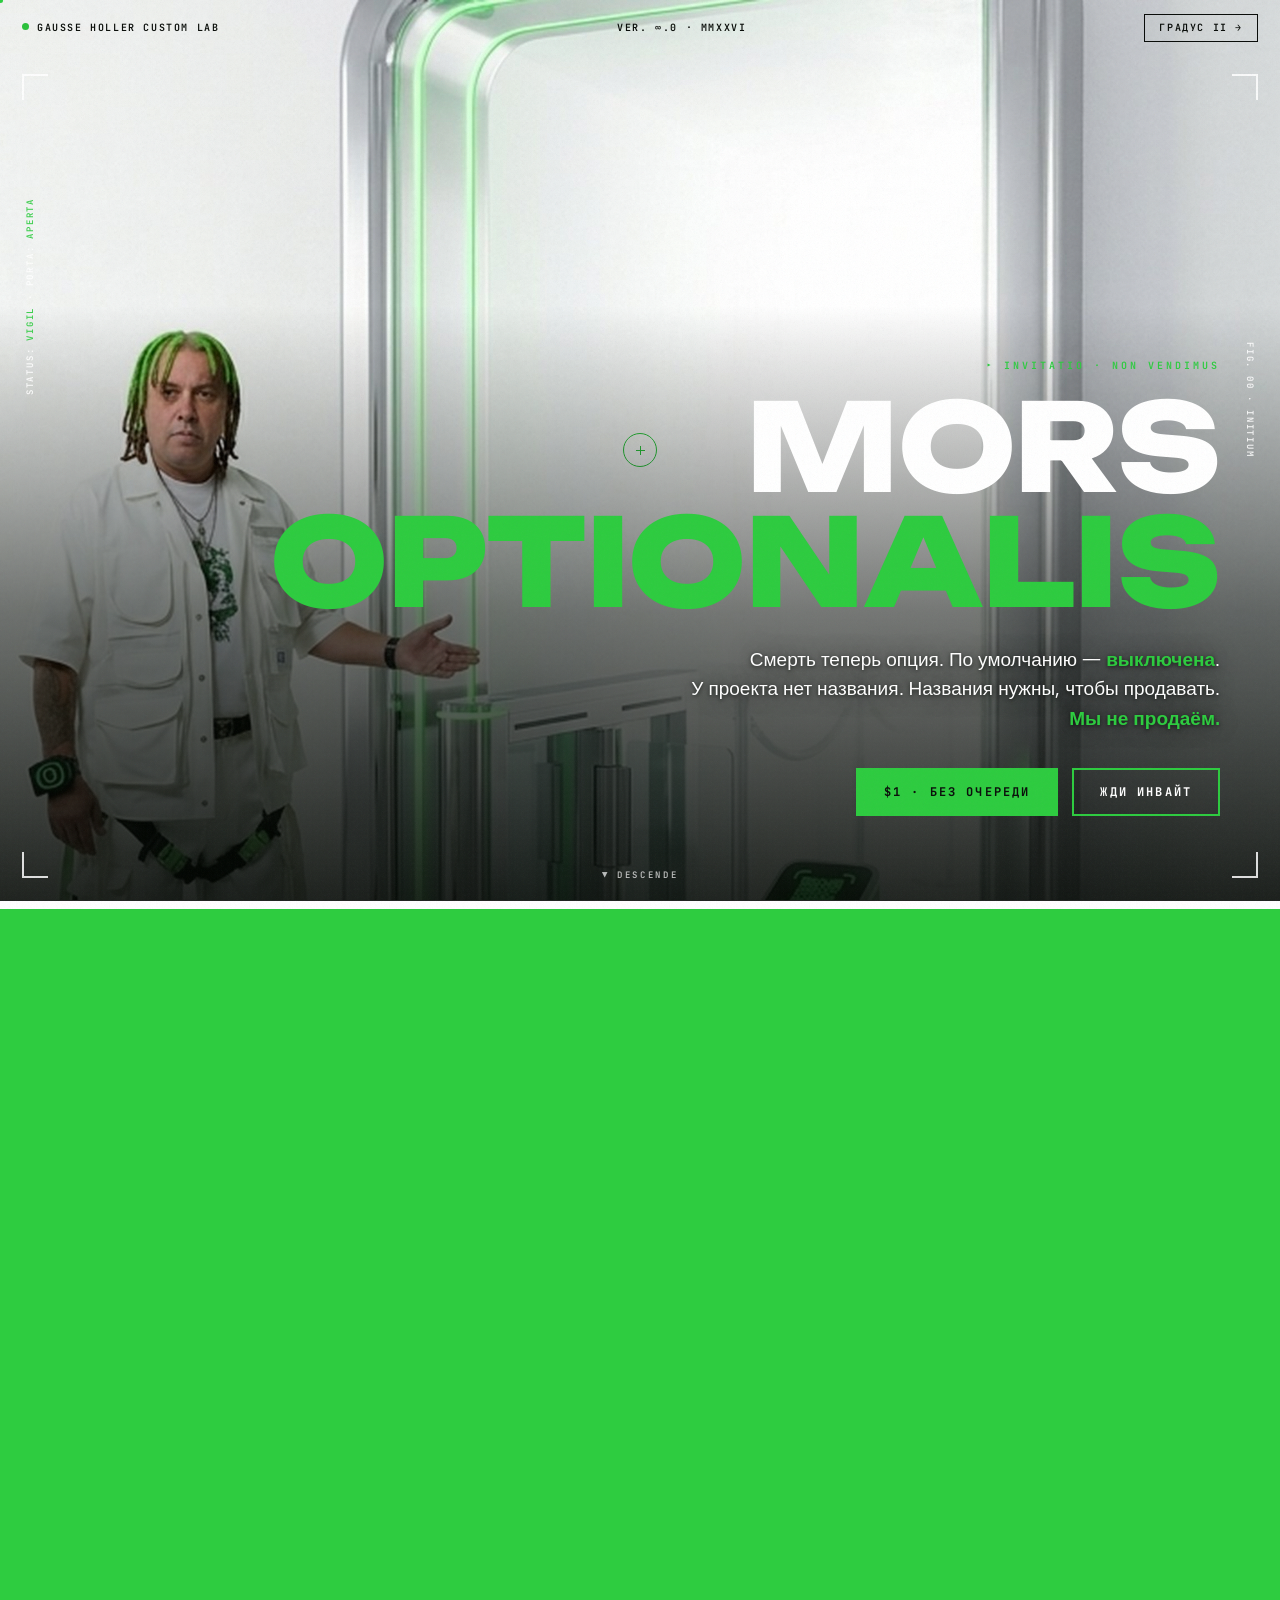
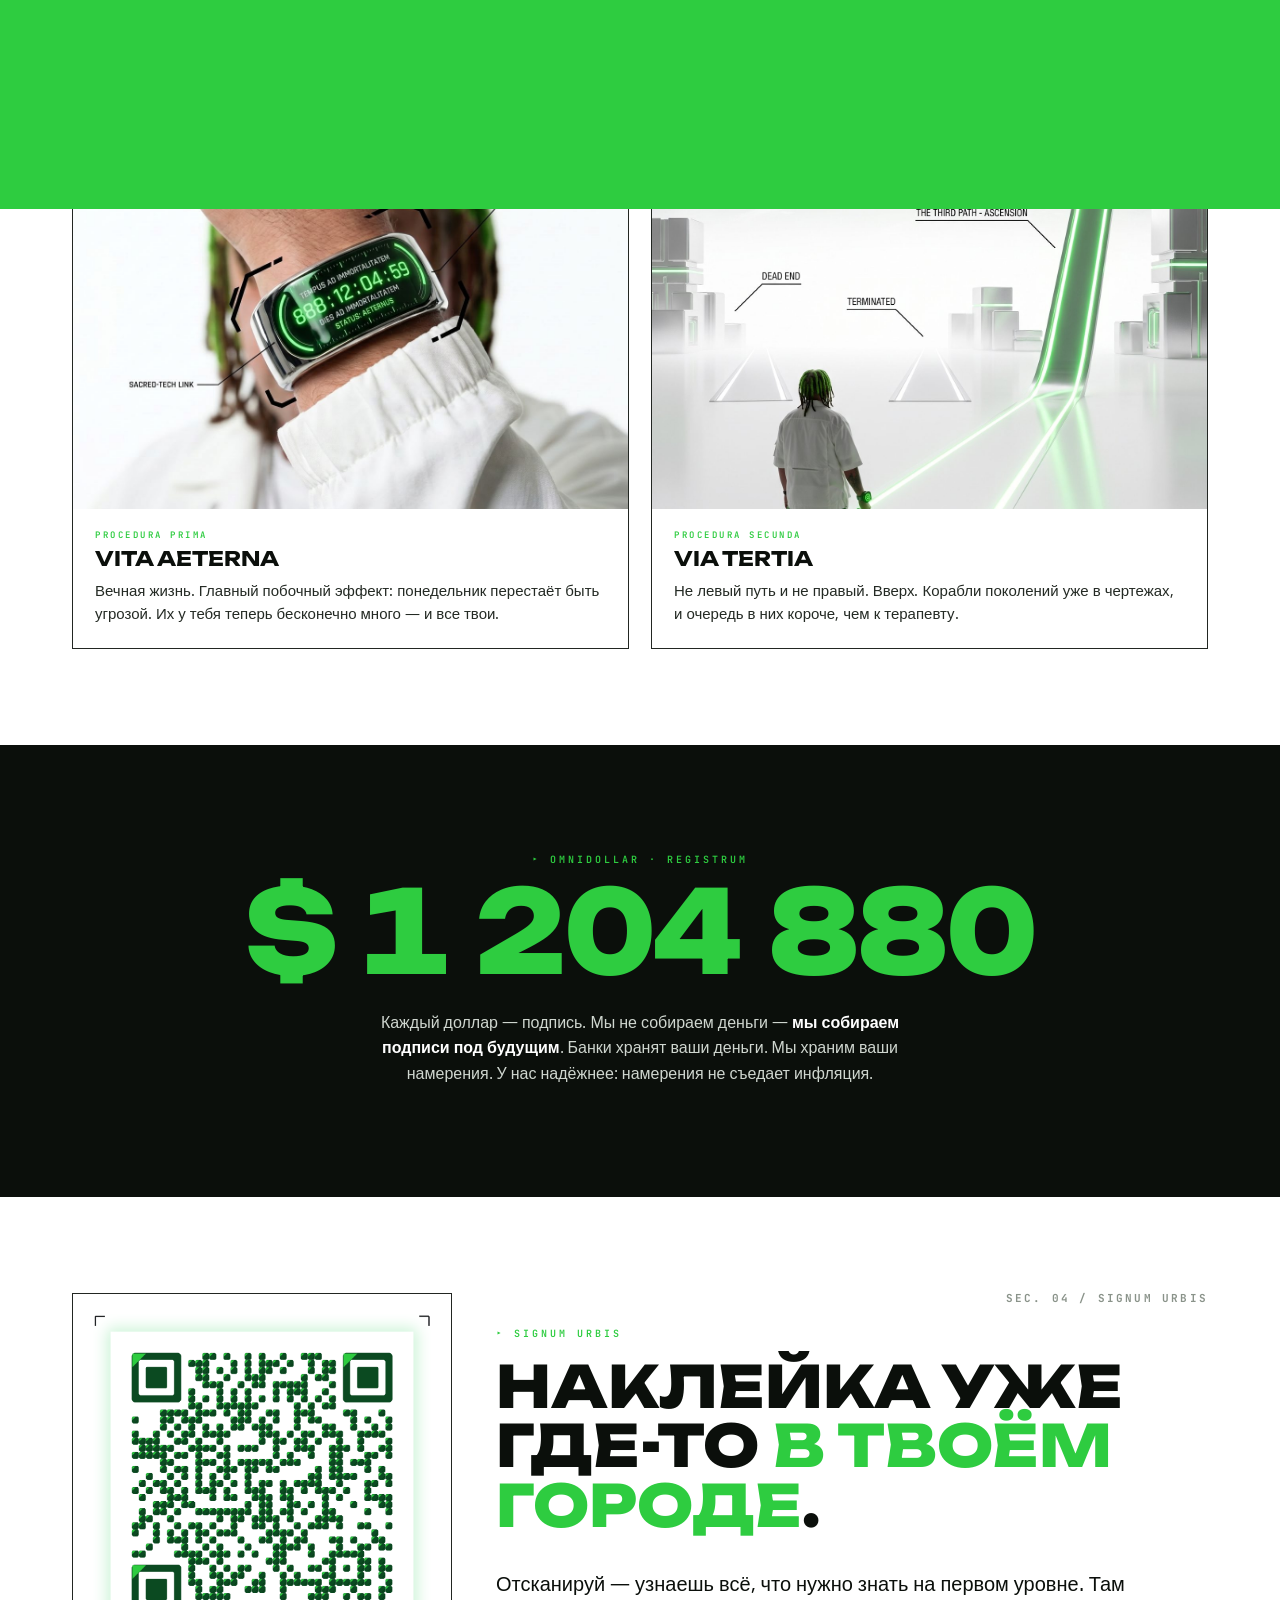
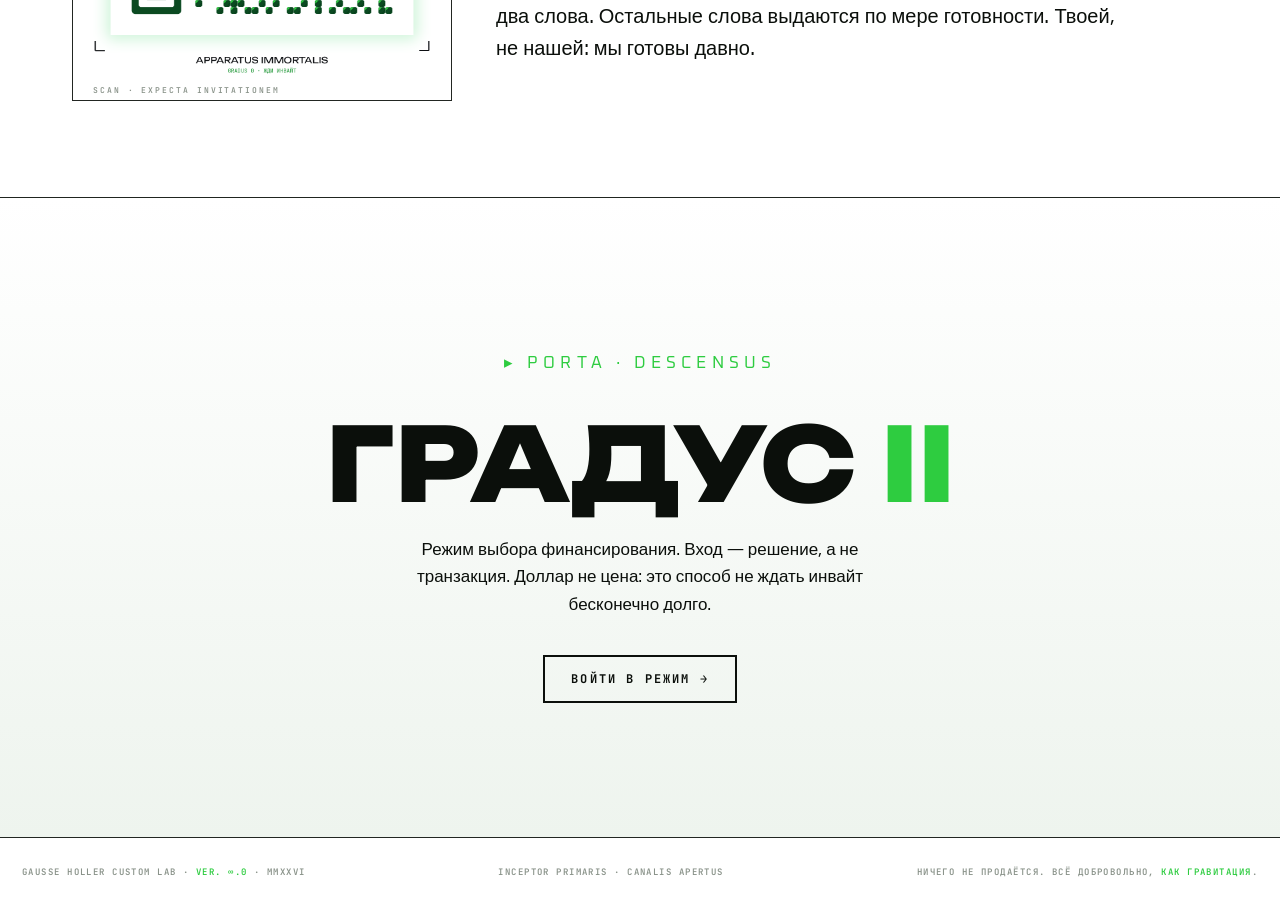
==== site/index.html @ 949667b2 "Проект: журнал APPARATUS IMMORTALIS (17 полос) + концепт сайта (главная + GRADUS II)" ====
<!DOCTYPE html>
<html lang="ru">
<head>
<meta charset="utf-8">
<meta name="viewport" content="width=device-width,initial-scale=1">
<title>MORS OPTIONALIS · GAUSSE HOLLER CUSTOM LAB</title>
<meta name="description" content="Проект без названия. Смерть теперь опция — по умолчанию выключена. $1 · без очереди. Жди инвайт.">
<meta property="og:title" content="MORS OPTIONALIS">
<meta property="og:description" content="Мы не продаём. Мы совершаем процедуры. $1 · без очереди.">
<meta property="og:image" content="assets/hero_poster.jpg">
<link rel="icon" href="data:image/svg+xml,%3Csvg xmlns='http://www.w3.org/2000/svg' viewBox='0 0 32 32'%3E%3Crect width='32' height='32' fill='white'/%3E%3Crect x='4' y='4' width='24' height='24' fill='none' stroke='%232ECC40' stroke-width='3'/%3E%3Ccircle cx='16' cy='16' r='5' fill='%232ECC40'/%3E%3C/svg%3E">
<link rel="stylesheet" href="css/style.css">
</head>
<body>

<div id="boot" data-lines='["GAUSSE HOLLER CUSTOM LAB","BOOT SEQ <b>VER. ∞.0</b>","CANALIS: <b>APERTUS</b>","MORS: <b>OPTIONALIS</b>","INVITATIO: <b>EXPECTA</b>"]'><pre></pre></div>
<div id="wipe"></div>
<div class="grain"></div>

<header class="topbar">
  <span><span class="dot"></span>GAUSSE HOLLER CUSTOM LAB</span>
  <span>VER. ∞.0 · MMXXVI</span>
  <a class="go2" href="gradus.html" data-wipe data-cur="Descende">ГРАДУС II →</a>
</header>

<!-- HERO -->
<section class="hero" style="padding:0;max-width:none;">
  <img class="postr" src="assets/hero_poster.jpg" alt="">
  <video autoplay muted loop playsinline poster="assets/hero_poster.jpg">
    <source src="https://d8j0ntlcm91z4.cloudfront.net/user_2vVGC2DWe2MM7XDhdxjTNwWTi4E/hf_20260716_160043_093172d5-c4d5-4484-aba1-c80ac70dacf7.mp4" type="video/mp4">
  </video>
  <div class="shade"></div>
  <i class="hud-corner tl"></i><i class="hud-corner tr"></i><i class="hud-corner bl"></i><i class="hud-corner br"></i>
  <span class="side-lbl l">STATUS: <span class="g">VIGIL</span> · PORTA: <span class="g">APERTA</span></span>
  <span class="side-lbl r">FIG. 00 · INITIUM</span>
  <div class="hero-inner">
    <p class="kicker">INVITATIO · NON VENDIMUS</p>
    <h1 class="mega">
      <span class="row"><span>MORS</span></span>
      <span class="row"><span>OPTIONALIS</span></span>
    </h1>
    <p class="hero-sub">Смерть теперь опция. По умолчанию — <b>выключена</b>.<br>
    У проекта нет названия. Названия нужны, чтобы продавать. <b>Мы не продаём.</b></p>
    <div class="hero-ctas">
      <a class="btn solid pulse" href="gradus.html" data-wipe data-cur="$1">$1 · БЕЗ ОЧЕРЕДИ</a>
      <a class="btn" href="#genesis" data-cur="Lege">ЖДИ ИНВАЙТ</a>
    </div>
  </div>
  <span class="scroll-hint">▼ DESCENDE</span>
</section>

<div class="marquee" aria-hidden="true">
  <span class="track">
    NON EMIMUS · NON VENDIMUS · <em>PROCEDIMUS</em> · VITA AETERNA · VIA TERTIA · <em>MORS OPTIONALIS</em> · EXPECTA INVITATIONEM · $1 · SINE ORDINE ·&nbsp;
    NON EMIMUS · NON VENDIMUS · <em>PROCEDIMUS</em> · VITA AETERNA · VIA TERTIA · <em>MORS OPTIONALIS</em> · EXPECTA INVITATIONEM · $1 · SINE ORDINE ·&nbsp;
  </span>
</div>

<!-- GENESIS -->
<section id="genesis">
  <span class="sec-num">SEC. 01 / GENESIS</span>
  <p class="kicker rv">GENESIS · CUR</p>
  <h2 class="sec rv">Нам обещали звёзды.<br>Выдали <em>ленту новостей</em>.</h2>
  <p class="lead rv">Каждое утро миллиард человек опускает голову к корыту и листает. Мы предлагаем другое упражнение: <b>поднять голову</b>. Всё. Это вся технология. Остальное — инженерия.</p>
  <p class="lead rv">Аппарат собирается из двух компонентов: <b>один доллар</b> и желание посмотреть вверх. Первый компонент есть у всех. Второй — дефицитный.</p>
</section>

<!-- DUO -->
<section style="padding-top:0;">
  <span class="sec-num">SEC. 02 / DUPLEX</span>
  <div class="duo">
    <article class="card rv" data-hover data-cur="Vita">
      <span class="tag">PROC. 01</span>
      <div class="ph"><img src="assets/bracculum.jpg" alt="VITA AETERNA — браслет отсчёта" loading="lazy"></div>
      <div class="cb">
        <h3><small>PROCEDURA PRIMA</small>VITA AETERNA</h3>
        <p>Вечная жизнь. Главный побочный эффект: понедельник перестаёт быть угрозой. Их у тебя теперь бесконечно много — и все твои.</p>
      </div>
    </article>
    <article class="card rv" data-hover data-cur="Astra">
      <span class="tag">PROC. 02</span>
      <div class="ph"><img src="assets/via_tertia.jpg" alt="VIA TERTIA — корабль поколений" loading="lazy"></div>
      <div class="cb">
        <h3><small>PROCEDURA SECUNDA</small>VIA TERTIA</h3>
        <p>Не левый путь и не правый. Вверх. Корабли поколений уже в чертежах, и очередь в них короче, чем к терапевту.</p>
      </div>
    </article>
  </div>
</section>

<!-- COUNTER -->
<section class="counter-wrap">
  <div class="counter-in">
    <p class="kicker rv">OMNIDOLLAR · REGISTRUM</p>
    <div class="big-num rv" id="omni">$ 1 204 880</div>
    <p class="cap rv">Каждый доллар — подпись. Мы не собираем деньги — <b>мы собираем подписи под будущим</b>. Банки хранят ваши деньги. Мы храним ваши намерения. У нас надёжнее: намерения не съедает инфляция.</p>
  </div>
</section>

<!-- QR -->
<section>
  <span class="sec-num">SEC. 04 / SIGNUM URBIS</span>
  <div class="qrgrid">
    <div class="qrbox rv" data-hover data-cur="Scan">
      <img src="assets/qr_sticker.png" alt="QR: жди инвайт" loading="lazy">
    </div>
    <div>
      <p class="kicker rv">SIGNUM URBIS</p>
      <h2 class="sec rv">Наклейка уже где-то <em>в твоём городе</em>.</h2>
      <p class="lead rv">Отсканируй — узнаешь всё, что нужно знать на первом уровне. Там два слова. Остальные слова выдаются по мере готовности. Твоей, не нашей: мы готовы давно.</p>
    </div>
  </div>
</section>

<!-- GATE CTA -->
<section class="gate">
  <p class="kicker rv">PORTA · DESCENSUS</p>
  <h2 class="rv">ГРАДУС <em>II</em></h2>
  <p class="rv">Режим выбора финансирования. Вход — решение, а не транзакция. Доллар не цена: это способ не ждать инвайт бесконечно долго.</p>
  <a class="btn dark rv" href="gradus.html" data-wipe data-cur="Initia">ВОЙТИ В РЕЖИМ →</a>
</section>

<footer>
  <span>GAUSSE HOLLER CUSTOM LAB · <span class="g">VER. ∞.0</span> · MMXXVI</span>
  <span>INCEPTOR PRIMARIS · CANALIS APERTUS</span>
  <span>НИЧЕГО НЕ ПРОДАЁТСЯ. ВСЁ ДОБРОВОЛЬНО, <span class="g">КАК ГРАВИТАЦИЯ</span>.</span>
</footer>

<script src="js/main.js"></script>
</body>
</html>
---- site/css/style.css ----
/* ── GAUSSE HOLLER CUSTOM LAB · concept site ─────────────────────────── */
@font-face{font-family:'Unbounded';src:url('../fonts/Unbounded.woff2') format('woff2');font-display:swap;}
@font-face{font-family:'Oxanium';src:url('../fonts/Oxanium.woff2') format('woff2');font-display:swap;}
@font-face{font-family:'JBMono';src:url('../fonts/JetBrainsMono.woff2') format('woff2');font-display:swap;}
@font-face{font-family:'Rubik';src:url('../fonts/Rubik.woff2') format('woff2');font-display:swap;}

:root{
  --green:#2ECC40;
  --green-dim:#20A331;
  --ink:#0B0F0B;
  --paper:#FFFFFF;
  --grey:#8A938A;
  --hud:1px solid rgba(11,15,11,.9);
}
*{margin:0;padding:0;box-sizing:border-box;}
html{scroll-behavior:smooth;}
body{
  background:var(--paper);color:var(--ink);
  font-family:'Rubik',system-ui,sans-serif;
  overflow-x:hidden;
  -webkit-font-smoothing:antialiased;
}
::selection{background:var(--green);color:#fff;}
img{max-width:100%;display:block;}
a{color:inherit;text-decoration:none;}

/* custom cursor (fine pointers only) */
@media (hover:hover) and (pointer:fine){
  body.cursor-on, body.cursor-on a, body.cursor-on button, body.cursor-on [data-hover]{cursor:none;}
  #cur{
    position:fixed;left:0;top:0;width:34px;height:34px;margin:-17px 0 0 -17px;
    border:1.5px solid var(--green);border-radius:50%;
    pointer-events:none;z-index:9999;
    transition:width .25s,height .25s,margin .25s,border-color .2s,background .2s;
    mix-blend-mode:multiply;
  }
  #cur::before,#cur::after{
    content:'';position:absolute;left:50%;top:50%;background:var(--green);
    transition:opacity .2s;
  }
  #cur::before{width:9px;height:1px;margin:-.5px 0 0 -4.5px;}
  #cur::after{width:1px;height:9px;margin:-4.5px 0 0 -.5px;}
  #cur.hov{width:64px;height:64px;margin:-32px 0 0 -32px;background:rgba(46,204,64,.12);}
  #cur.hov::before,#cur.hov::after{opacity:0;}
  #curDot{
    position:fixed;left:0;top:0;width:5px;height:5px;margin:-2.5px 0 0 -2.5px;
    background:var(--green);border-radius:50%;pointer-events:none;z-index:9999;
  }
  #curLbl{
    position:fixed;left:0;top:0;transform:translate(14px,14px);
    font:600 9px/1 'JBMono',monospace;letter-spacing:.14em;color:var(--green);
    pointer-events:none;z-index:9999;opacity:0;transition:opacity .2s;
    text-transform:uppercase;white-space:nowrap;
  }
  #curLbl.show{opacity:1;}
}
#cur,#curDot,#curLbl{display:none;}
body.cursor-on #cur,body.cursor-on #curDot,body.cursor-on #curLbl{display:block;}

/* boot overlay */
#boot{
  position:fixed;inset:0;background:var(--paper);z-index:9000;
  display:flex;align-items:center;justify-content:center;
  transition:opacity .5s,visibility .5s;
}
#boot.done{opacity:0;visibility:hidden;}
#boot pre{
  font:500 11px/1.9 'JBMono',monospace;color:var(--ink);
  letter-spacing:.08em;
}
#boot pre b{color:var(--green);font-weight:600;}

/* page wipe */
#wipe{
  position:fixed;inset:0;background:var(--green);z-index:9500;
  transform:translateY(101%);pointer-events:none;
}
#wipe.go{transition:transform .45s cubic-bezier(.76,0,.24,1);transform:translateY(0);}

/* top bar */
.topbar{
  position:fixed;top:0;left:0;right:0;z-index:800;
  display:flex;justify-content:space-between;align-items:center;
  padding:14px 22px;
  font:600 10px/1 'JBMono',monospace;letter-spacing:.16em;text-transform:uppercase;
  mix-blend-mode:multiply;
}
.topbar .dot{display:inline-block;width:7px;height:7px;background:var(--green);border-radius:50%;
  margin-right:8px;animation:blink 1.6s steps(2) infinite;vertical-align:1px;}
@keyframes blink{50%{opacity:.15;}}
.topbar .go2{
  border:1.5px solid var(--ink);padding:8px 14px;position:relative;overflow:hidden;
  transition:color .25s;
}
.topbar .go2::before{
  content:'';position:absolute;inset:0;background:var(--ink);
  transform:scaleX(0);transform-origin:left;transition:transform .25s;z-index:-1;
}
.topbar .go2:hover{color:var(--paper);}
.topbar .go2:hover::before{transform:scaleX(1);}

/* hero */
.hero{position:relative;min-height:100vh;display:flex;align-items:flex-end;overflow:hidden;background:var(--ink);}
.hero video,.hero .postr{
  position:absolute;inset:0;width:100%;height:100%;object-fit:cover;
  filter:saturate(1.05);
}
.hero .shade{position:absolute;inset:0;
  background:linear-gradient(180deg,rgba(255,255,255,.06) 0%,rgba(0,0,0,0) 34%,rgba(4,8,4,.55) 68%,rgba(4,8,4,.88) 100%);}
.hero .hud-corner{position:absolute;width:26px;height:26px;border:2px solid rgba(255,255,255,.85);z-index:5;}
.hud-corner.tl{top:74px;left:22px;border-right:0;border-bottom:0;}
.hud-corner.tr{top:74px;right:22px;border-left:0;border-bottom:0;}
.hud-corner.bl{bottom:22px;left:22px;border-right:0;border-top:0;}
.hud-corner.br{bottom:22px;right:22px;border-left:0;border-top:0;}
.hero .side-lbl{
  position:absolute;z-index:5;font:600 9px/1.8 'JBMono',monospace;color:#fff;
  letter-spacing:.2em;text-transform:uppercase;opacity:.9;
}
.side-lbl.l{left:22px;top:22%;transform:rotate(180deg);writing-mode:vertical-rl;}
.side-lbl.r{right:22px;top:38%;writing-mode:vertical-rl;}
.side-lbl .g{color:var(--green);}
.hero-inner{
  position:relative;z-index:6;padding:0 60px 84px 22px;width:100%;
  display:flex;flex-direction:column;align-items:flex-end;text-align:right;
}
@media(max-width:820px){.hero-inner{padding-right:22px;}}
.kicker{
  font:600 10px/1 'JBMono',monospace;letter-spacing:.3em;text-transform:uppercase;
  color:var(--green);margin-bottom:18px;
}
.kicker::before{content:'▸ ';}
h1.mega{
  font:800 clamp(44px,9.5vw,132px)/0.95 'Unbounded',sans-serif;
  color:#fff;letter-spacing:-.01em;text-transform:uppercase;
  position:relative;
}
h1.mega .row{display:block;overflow:hidden;}
h1.mega .row span{display:inline-block;transform:translateY(110%);animation:rise .9s cubic-bezier(.22,1,.36,1) forwards;}
h1.mega .row:nth-child(2) span{animation-delay:.12s;color:var(--green);}
@keyframes rise{to{transform:translateY(0);}}
.hero-sub{
  margin-top:26px;max-width:560px;color:#fff;
  font:400 clamp(15px,1.6vw,19px)/1.55 'Oxanium',sans-serif;
  text-shadow:0 1px 4px rgba(4,8,4,.7),0 0 22px rgba(4,8,4,.55);
}
.hero-sub b{color:var(--green);font-weight:600;}
.hero-ctas{display:flex;gap:14px;margin-top:34px;flex-wrap:wrap;justify-content:flex-end;}
.btn{
  font:700 12px/1 'JBMono',monospace;letter-spacing:.18em;text-transform:uppercase;
  padding:16px 26px;border:2px solid var(--green);color:#fff;position:relative;
  overflow:hidden;display:inline-block;transition:color .25s;background:transparent;
}
.btn::before{content:'';position:absolute;inset:0;background:var(--green);
  transform:translateY(101%);transition:transform .28s cubic-bezier(.76,0,.24,1);z-index:-1;}
.btn:hover{color:var(--ink);}
.btn:hover::before{transform:translateY(0);}
.btn.solid{background:var(--green);color:var(--ink);}
.btn.solid::before{background:#fff;}
.btn.pulse{animation:pulse 2.4s ease-in-out infinite;}
@keyframes pulse{0%,100%{box-shadow:0 0 0 0 rgba(46,204,64,.55);}50%{box-shadow:0 0 0 14px rgba(46,204,64,0);}}
.scroll-hint{
  position:absolute;left:50%;bottom:20px;transform:translateX(-50%);z-index:6;
  font:600 9px/1 'JBMono',monospace;color:#fff;letter-spacing:.3em;opacity:.7;
  animation:hint 2s ease-in-out infinite;
}
@keyframes hint{50%{transform:translate(-50%,6px);}}

/* marquee */
.marquee{
  border-top:var(--hud);border-bottom:var(--hud);
  overflow:hidden;white-space:nowrap;background:var(--paper);padding:13px 0;
}
.marquee .track{display:inline-block;animation:mq 26s linear infinite;
  font:700 13px/1 'JBMono',monospace;letter-spacing:.22em;text-transform:uppercase;}
.marquee .track em{color:var(--green);font-style:normal;}
@keyframes mq{to{transform:translateX(-50%);}}

/* sections */
section{padding:96px 22px;max-width:1180px;margin:0 auto;position:relative;}
.sec-num{
  position:absolute;top:96px;right:22px;
  font:700 11px/1 'JBMono',monospace;color:var(--grey);letter-spacing:.2em;
}
h2.sec{
  font:800 clamp(28px,4.6vw,58px)/1.02 'Unbounded',sans-serif;text-transform:uppercase;
  margin:14px 0 34px;max-width:820px;
}
h2.sec em{font-style:normal;color:var(--green);}
.lead{font:400 clamp(16px,1.8vw,20px)/1.6 'Oxanium',sans-serif;max-width:640px;}
.lead + .lead{margin-top:18px;}
.lead b{color:var(--green-dim);font-weight:600;}

/* reveal */
.rv{opacity:1;transform:none;}
body.js .rv{opacity:0;transform:translateY(28px);transition:opacity .7s ease,transform .7s cubic-bezier(.22,1,.36,1);}
body.js .rv.in{opacity:1;transform:none;}

/* duo cards */
.duo{display:grid;grid-template-columns:1fr 1fr;gap:22px;margin-top:44px;}
@media(max-width:820px){.duo{grid-template-columns:1fr;}}
.card{
  border:var(--hud);position:relative;overflow:hidden;background:var(--paper);
}
.card .ph{overflow:hidden;aspect-ratio:4/3;}
.card .ph img{width:100%;height:100%;object-fit:cover;transition:transform .8s cubic-bezier(.22,1,.36,1),filter .5s;}
.card:hover .ph img{transform:scale(1.06);}
.card .cb{padding:22px;}
.card h3{font:700 20px/1.1 'Unbounded',sans-serif;text-transform:uppercase;margin-bottom:10px;}
.card h3 small{display:block;font:600 9px/1 'JBMono',monospace;color:var(--green);letter-spacing:.28em;margin-bottom:8px;}
.card p{font:400 15px/1.55 'Oxanium',sans-serif;color:#242a24;}
.card .tag{
  position:absolute;top:14px;left:14px;background:var(--green);color:var(--ink);
  font:700 9px/1 'JBMono',monospace;letter-spacing:.2em;padding:7px 10px;text-transform:uppercase;z-index:2;
}

/* counter */
.counter-wrap{background:var(--ink);color:#fff;max-width:none;padding:110px 22px;}
.counter-in{max-width:1180px;margin:0 auto;text-align:center;}
.counter-in .kicker{margin-bottom:8px;}
.big-num{
  font:800 clamp(48px,9vw,120px)/1 'Unbounded',sans-serif;color:var(--green);
  letter-spacing:-.01em;font-variant-numeric:tabular-nums;
}
.counter-in .cap{font:400 16px/1.6 'Oxanium',sans-serif;color:#cfd6cf;max-width:560px;margin:22px auto 0;}
.counter-in .cap b{color:#fff;}

/* qr block */
.qrgrid{display:grid;grid-template-columns:minmax(240px,380px) 1fr;gap:44px;align-items:center;}
@media(max-width:820px){.qrgrid{grid-template-columns:1fr;}}
.qrbox{border:var(--hud);padding:20px;background:#fff;position:relative;}
.qrbox img{width:100%;}
.qrbox::after{
  content:'SCAN · EXPECTA INVITATIONEM';position:absolute;left:20px;bottom:6px;
  font:600 8px/1 'JBMono',monospace;letter-spacing:.24em;color:var(--grey);
}

/* gate cta */
.gate{
  max-width:none;background:linear-gradient(180deg,#fff 0%,#eef4ee 100%);
  border-top:var(--hud);text-align:center;padding:130px 22px;
}
.gate h2{font:800 clamp(40px,8vw,110px)/1 'Unbounded',sans-serif;text-transform:uppercase;}
.gate h2 em{font-style:normal;color:var(--green);}
.gate p{font:400 17px/1.6 'Oxanium',sans-serif;max-width:520px;margin:22px auto 36px;}
.btn.dark{border-color:var(--ink);color:var(--ink);}
.btn.dark::before{background:var(--ink);}
.btn.dark:hover{color:#fff;}

/* footer */
footer{
  border-top:var(--hud);padding:26px 22px;display:flex;justify-content:space-between;
  flex-wrap:wrap;gap:10px;font:600 9px/1.8 'JBMono',monospace;letter-spacing:.16em;
  text-transform:uppercase;color:var(--grey);
}
footer .g{color:var(--green);}

/* grain */
.grain{position:fixed;inset:-100px;z-index:700;pointer-events:none;opacity:.05;
  background-image:url("data:image/svg+xml,%3Csvg xmlns='http://www.w3.org/2000/svg' width='140' height='140'%3E%3Cfilter id='n'%3E%3CfeTurbulence baseFrequency='0.85' numOctaves='2'/%3E%3C/filter%3E%3Crect width='140' height='140' filter='url(%23n)'/%3E%3C/svg%3E");
  animation:grain 7s steps(9) infinite;}
@keyframes grain{
  0%,100%{transform:translate(0,0);}12%{transform:translate(-4%,3%);}25%{transform:translate(3%,-5%);}
  37%{transform:translate(-3%,-2%);}50%{transform:translate(5%,4%);}62%{transform:translate(-5%,1%);}
  75%{transform:translate(2%,5%);}87%{transform:translate(4%,-3%);}
}

/* ════════ GRADUS II (dark terminal mode) ════════ */
body.gradus{background:#060A06;color:#DCE7DC;}
body.gradus ::selection{background:var(--green);color:#060A06;}
body.gradus .topbar{color:#DCE7DC;mix-blend-mode:normal;}
body.gradus .topbar .go2{border-color:#DCE7DC;}
body.gradus .topbar .go2::before{background:var(--green);}
body.gradus .topbar .go2:hover{color:#060A06;}
.scanlines{position:fixed;inset:0;z-index:600;pointer-events:none;opacity:.5;
  background:repeating-linear-gradient(0deg,rgba(46,204,64,.035) 0 1px,transparent 1px 3px);}
.g2-hero{padding:150px 22px 40px;max-width:1180px;margin:0 auto;}
.g2-hero h1{
  font:800 clamp(38px,7.5vw,96px)/1 'Unbounded',sans-serif;text-transform:uppercase;color:#fff;
}
.g2-hero h1 em{font-style:normal;color:var(--green);text-shadow:0 0 26px rgba(46,204,64,.5);}
.g2-hero .lead{color:#B9C6B9;margin-top:22px;}
.g2-hero .lead b{color:var(--green);}
.steplbl{
  font:700 11px/1 'JBMono',monospace;letter-spacing:.3em;color:var(--green);
  text-transform:uppercase;margin:0 0 20px;
}
.steplbl::before{content:'█ ';animation:blink 1.2s steps(2) infinite;}
.g2sec{max-width:1180px;margin:0 auto;padding:56px 22px;}
.dir-grid{display:grid;grid-template-columns:repeat(3,1fr);gap:16px;}
@media(max-width:900px){.dir-grid{grid-template-columns:1fr;}}
.dir{
  border:1px solid #1E2C1E;background:#0A120A;padding:26px 22px;position:relative;
  transition:border-color .25s,transform .25s,box-shadow .25s;
}
.dir:hover{transform:translateY(-4px);border-color:#395439;}
.dir.sel{border-color:var(--green);box-shadow:0 0 0 1px var(--green),0 0 34px rgba(46,204,64,.18);}
.dir.sel::after{
  content:'ELECTUM';position:absolute;top:12px;right:12px;background:var(--green);color:#060A06;
  font:700 8px/1 'JBMono',monospace;letter-spacing:.2em;padding:5px 8px;
}
.dir h3{font:700 17px/1.2 'Unbounded',sans-serif;color:#fff;text-transform:uppercase;margin-bottom:6px;}
.dir small{display:block;font:600 9px/1 'JBMono',monospace;color:var(--green);letter-spacing:.26em;margin-bottom:12px;text-transform:uppercase;}
.dir p{font:400 14px/1.55 'Oxanium',sans-serif;color:#ADBBAD;}
.tier-row{display:grid;grid-template-columns:repeat(5,1fr);gap:12px;}
@media(max-width:1020px){.tier-row{grid-template-columns:repeat(2,1fr);}}
@media(max-width:560px){.tier-row{grid-template-columns:1fr;}}
.tier{
  border:1px solid #1E2C1E;background:#0A120A;padding:20px 16px;text-align:left;
  transition:border-color .25s,transform .25s,box-shadow .25s;position:relative;
}
.tier:hover{transform:translateY(-4px);border-color:#395439;}
.tier.sel{border-color:var(--green);box-shadow:0 0 0 1px var(--green),0 0 30px rgba(46,204,64,.18);}
.tier .sum{font:800 26px/1 'Unbounded',sans-serif;color:#fff;}
.tier .nm{font:600 9px/1 'JBMono',monospace;color:var(--green);letter-spacing:.24em;margin:10px 0 12px;text-transform:uppercase;display:block;}
.tier p{font:400 12.5px/1.5 'Oxanium',sans-serif;color:#ADBBAD;}
.rings{
  margin-top:26px;border:1px dashed #2c3f2c;padding:18px 20px;
  font:400 13.5px/1.6 'Oxanium',sans-serif;color:#93A493;max-width:720px;
}
.rings b{color:#fff;}
/* summary hud */
.hudpanel{
  position:sticky;bottom:18px;z-index:850;max-width:1136px;margin:40px auto 0;
  border:1px solid var(--green);background:rgba(6,10,6,.92);backdrop-filter:blur(6px);
  display:flex;align-items:center;gap:26px;padding:16px 22px;flex-wrap:wrap;
  box-shadow:0 0 40px rgba(46,204,64,.14);
}
.hudpanel .f{font:600 10px/1.7 'JBMono',monospace;letter-spacing:.14em;text-transform:uppercase;color:#93A493;}
.hudpanel .f b{display:block;color:#fff;font-size:12px;}
.hudpanel .f b.g{color:var(--green);}
.hudpanel .btn{margin-left:auto;}
.hudpanel .btn[disabled]{opacity:.35;pointer-events:none;}
/* modal */
#modal{position:fixed;inset:0;z-index:9600;background:rgba(3,6,3,.88);display:none;align-items:center;justify-content:center;padding:20px;}
#modal.open{display:flex;}
#modal .box{
  border:1px solid var(--green);background:#060A06;max-width:640px;width:100%;
  padding:34px 30px;box-shadow:0 0 60px rgba(46,204,64,.25);
}
#modal pre{font:500 13px/2 'JBMono',monospace;color:var(--green);white-space:pre-wrap;letter-spacing:.04em;min-height:150px;}
#modal .fine{font:400 11px/1.6 'Oxanium',sans-serif;color:#6f7f6f;margin-top:18px;}
#modal .x{margin-top:22px;}
@media (prefers-reduced-motion:reduce){
  *,*::before,*::after{animation-duration:.01ms !important;animation-iteration-count:1 !important;transition-duration:.01ms !important;}
  body.js .rv{opacity:1;transform:none;}
}
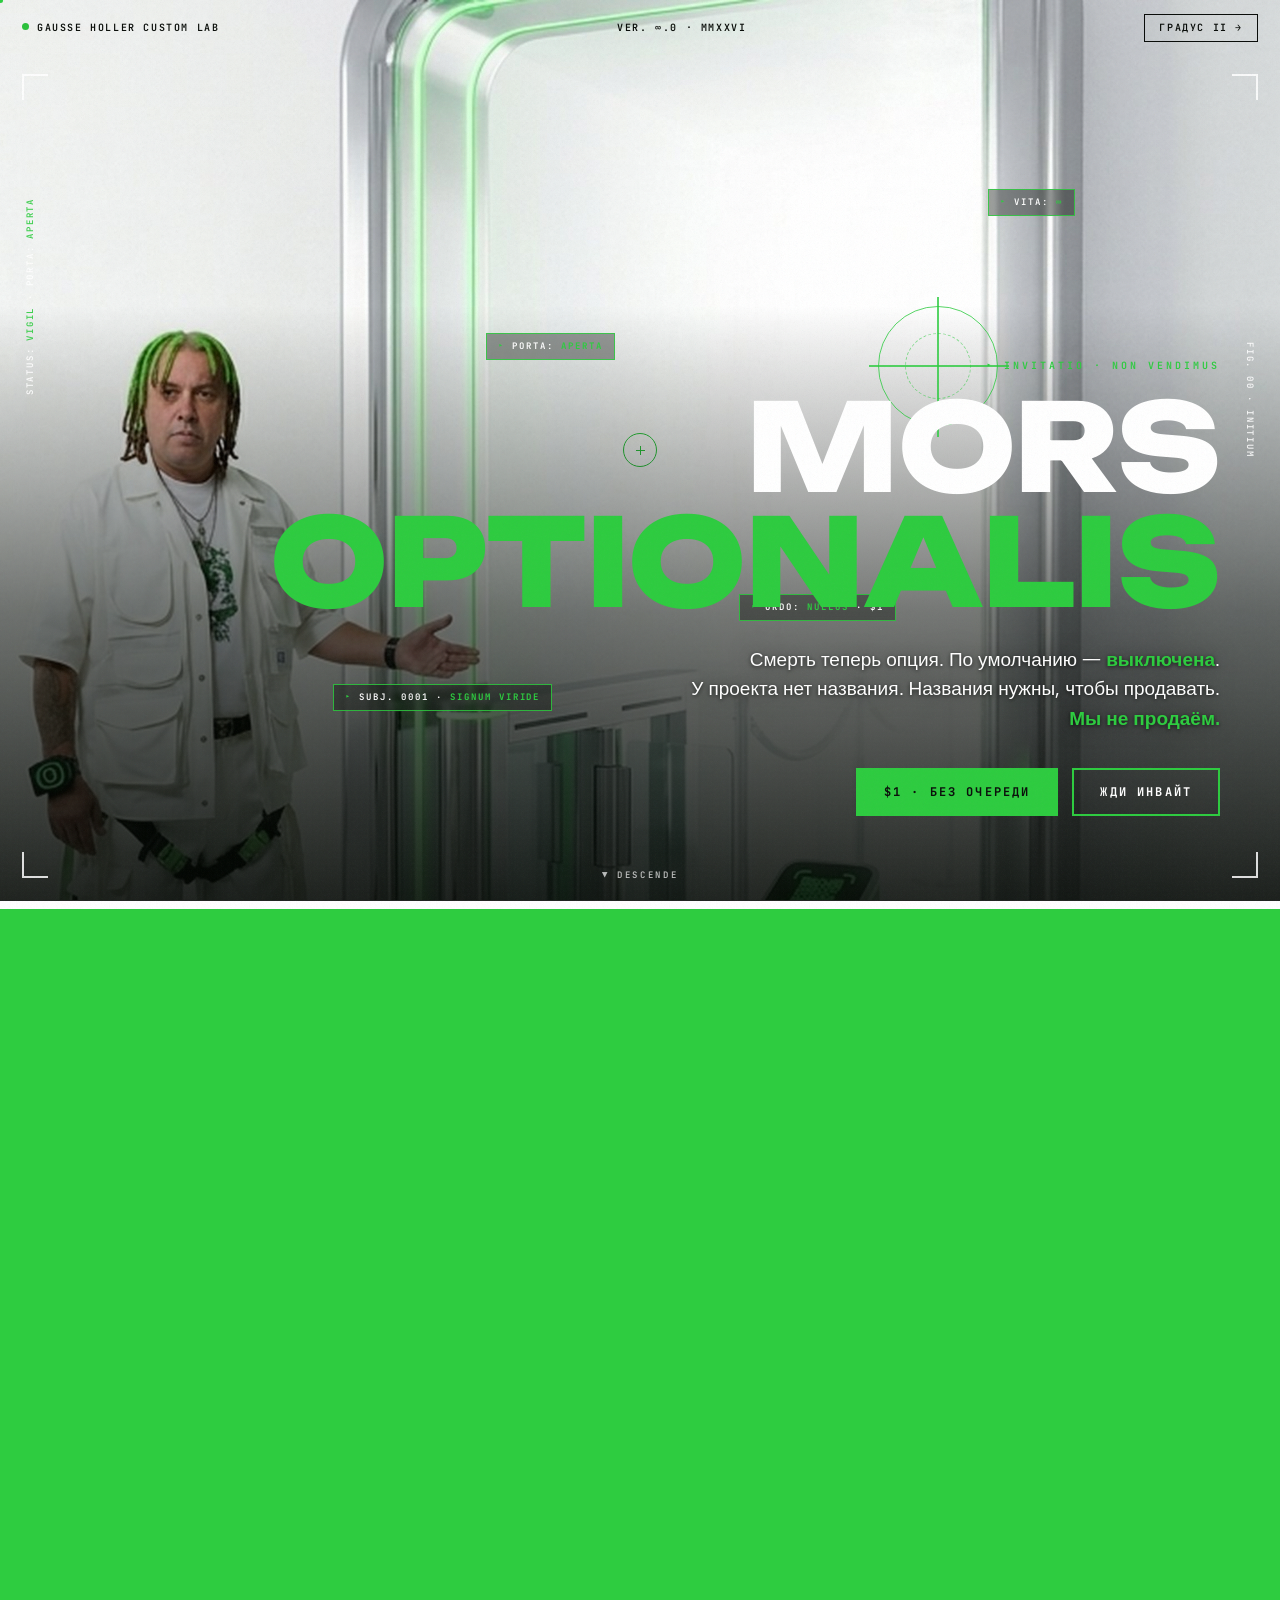
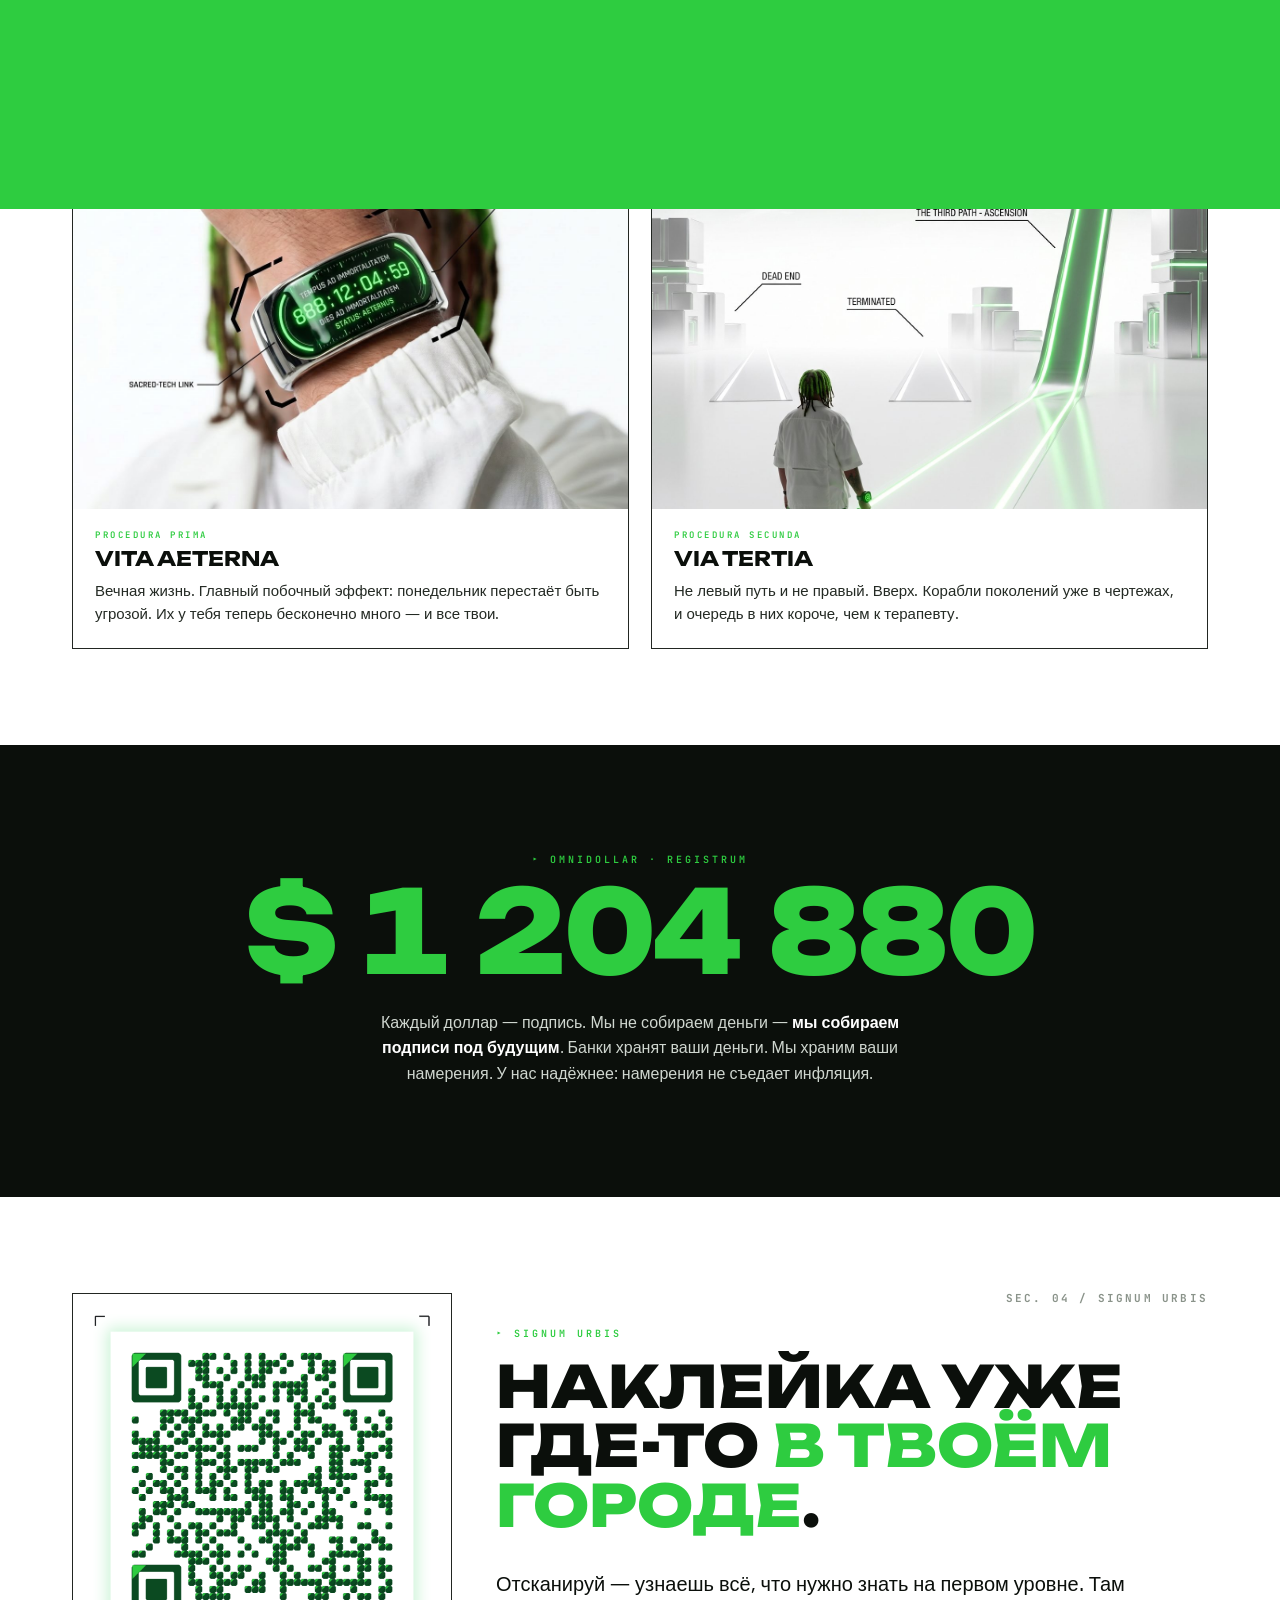
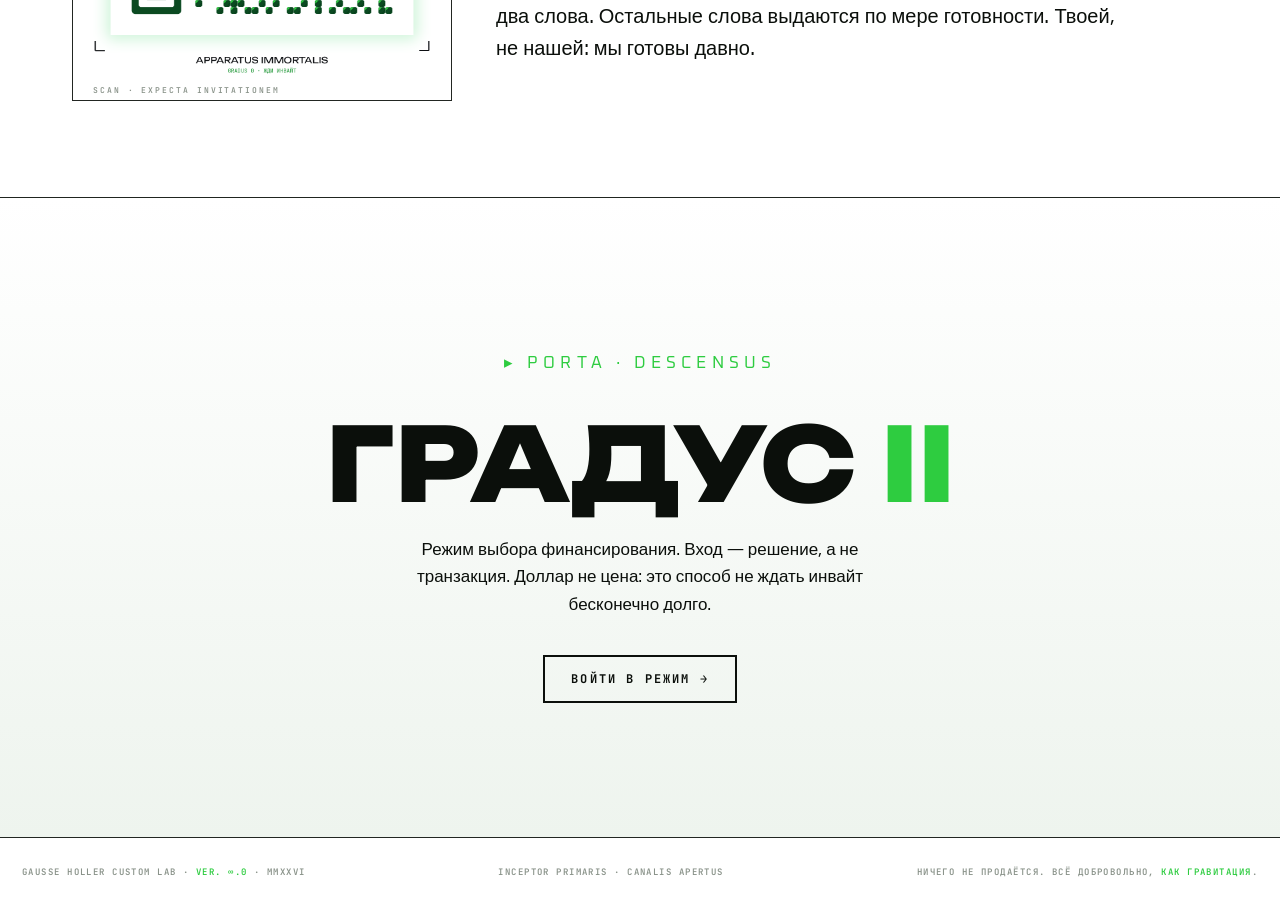
==== commit 6bf1f389: "Hero без видео: кен-бёрнс, скан-линия, HUD-параллакс; журнал: QR ведёт на immortis.netlify.app" ====
--- a/site/index.html
+++ b/site/index.html
@@ -26,10 +26,15 @@
 <!-- HERO -->
 <section class="hero" style="padding:0;max-width:none;">
   <img class="postr" src="assets/hero_poster.jpg" alt="">
-  <video autoplay muted loop playsinline poster="assets/hero_poster.jpg">
-    <source src="https://d8j0ntlcm91z4.cloudfront.net/user_2vVGC2DWe2MM7XDhdxjTNwWTi4E/hf_20260716_160043_093172d5-c4d5-4484-aba1-c80ac70dacf7.mp4" type="video/mp4">
-  </video>
   <div class="shade"></div>
+  <div class="scanline" aria-hidden="true"></div>
+  <div class="hud-layer" aria-hidden="true">
+    <div class="reticle"><i></i></div>
+    <div class="hud-float f1">VITA: <b>∞</b></div>
+    <div class="hud-float f2">PORTA: <b>APERTA</b></div>
+    <div class="hud-float f3">ORDO: <b>NULLUS</b> · $1</div>
+    <div class="hud-float f4">SUBJ. 0001 · <b>SIGNUM VIRIDE</b></div>
+  </div>
   <i class="hud-corner tl"></i><i class="hud-corner tr"></i><i class="hud-corner bl"></i><i class="hud-corner br"></i>
   <span class="side-lbl l">STATUS: <span class="g">VIGIL</span> · PORTA: <span class="g">APERTA</span></span>
   <span class="side-lbl r">FIG. 00 · INITIUM</span>
--- a/site/css/style.css
+++ b/site/css/style.css
@@ -105,6 +105,50 @@
   position:absolute;inset:0;width:100%;height:100%;object-fit:cover;
   filter:saturate(1.05);
 }
+.hero .postr{animation:kenburns 26s ease-in-out infinite alternate;transform-origin:58% 42%;}
+@keyframes kenburns{from{transform:scale(1);}to{transform:scale(1.12);}}
+/* scanning line */
+.hero .scanline{
+  position:absolute;left:0;right:0;top:-12%;height:9vh;z-index:4;pointer-events:none;
+  background:linear-gradient(180deg,rgba(46,204,64,0) 0%,rgba(46,204,64,.14) 82%,rgba(46,204,64,.75) 98%,#fff 100%);
+  animation:scan 6.5s cubic-bezier(.4,0,.6,1) infinite;
+  mix-blend-mode:screen;
+}
+@keyframes scan{0%{top:-12%;opacity:0;}8%{opacity:1;}88%{opacity:1;}100%{top:104%;opacity:0;}}
+/* parallax layer */
+.hud-layer{position:absolute;inset:0;z-index:5;pointer-events:none;will-change:transform;
+  transition:transform .25s ease-out;}
+/* floating HUD modules */
+.hud-float{
+  position:absolute;z-index:5;border:1px solid rgba(46,204,64,.85);color:#fff;
+  background:rgba(6,12,6,.38);backdrop-filter:blur(2px);
+  font:600 9px/1 'JBMono',monospace;letter-spacing:.22em;text-transform:uppercase;
+  padding:8px 11px;white-space:nowrap;
+  animation:hudfloat 7s ease-in-out infinite alternate,hudflick 9s steps(1) infinite;
+  will-change:transform;
+}
+.hud-float b{color:var(--green);font-weight:700;}
+.hud-float::before{content:'▸ ';color:var(--green);}
+.hud-float.f1{top:21%;right:16%;animation-delay:0s,2s;}
+.hud-float.f2{top:37%;left:38%;animation-delay:-2.4s,4s;}
+.hud-float.f3{top:66%;right:30%;animation-delay:-4.2s,1s;}
+.hud-float.f4{top:76%;left:26%;animation-delay:-1.3s,6s;}
+@media(max-width:820px){.hud-float.f2,.hud-float.f4{display:none;}}
+@keyframes hudfloat{from{margin-top:-7px;}to{margin-top:9px;}}
+@keyframes hudflick{0%,100%{opacity:1;}44%{opacity:1;}45%{opacity:.25;}47%{opacity:1;}81%{opacity:1;}82%{opacity:.4;}83%{opacity:1;}}
+/* rotating reticle over the gate */
+.reticle{
+  position:absolute;z-index:4;top:34%;right:22%;width:120px;height:120px;pointer-events:none;
+  border:1.5px solid rgba(46,204,64,.8);border-radius:50%;
+  animation:retspin 22s linear infinite;will-change:transform;
+}
+.reticle::before,.reticle::after{content:'';position:absolute;background:rgba(46,204,64,.8);}
+.reticle::before{left:50%;top:-10px;width:1.5px;height:140px;margin-left:-.75px;}
+.reticle::after{top:50%;left:-10px;height:1.5px;width:140px;margin-top:-.75px;}
+.reticle i{position:absolute;inset:26px;border:1px dashed rgba(46,204,64,.55);border-radius:50%;}
+@keyframes retspin{to{transform:rotate(360deg);}}
+@media(max-width:820px){.reticle{width:80px;height:80px;right:12%;}
+  .reticle::before{height:100px;}.reticle::after{width:100px;}}
 .hero .shade{position:absolute;inset:0;
   background:linear-gradient(180deg,rgba(255,255,255,.06) 0%,rgba(0,0,0,0) 34%,rgba(4,8,4,.55) 68%,rgba(4,8,4,.88) 100%);}
 .hero .hud-corner{position:absolute;width:26px;height:26px;border:2px solid rgba(255,255,255,.85);z-index:5;}
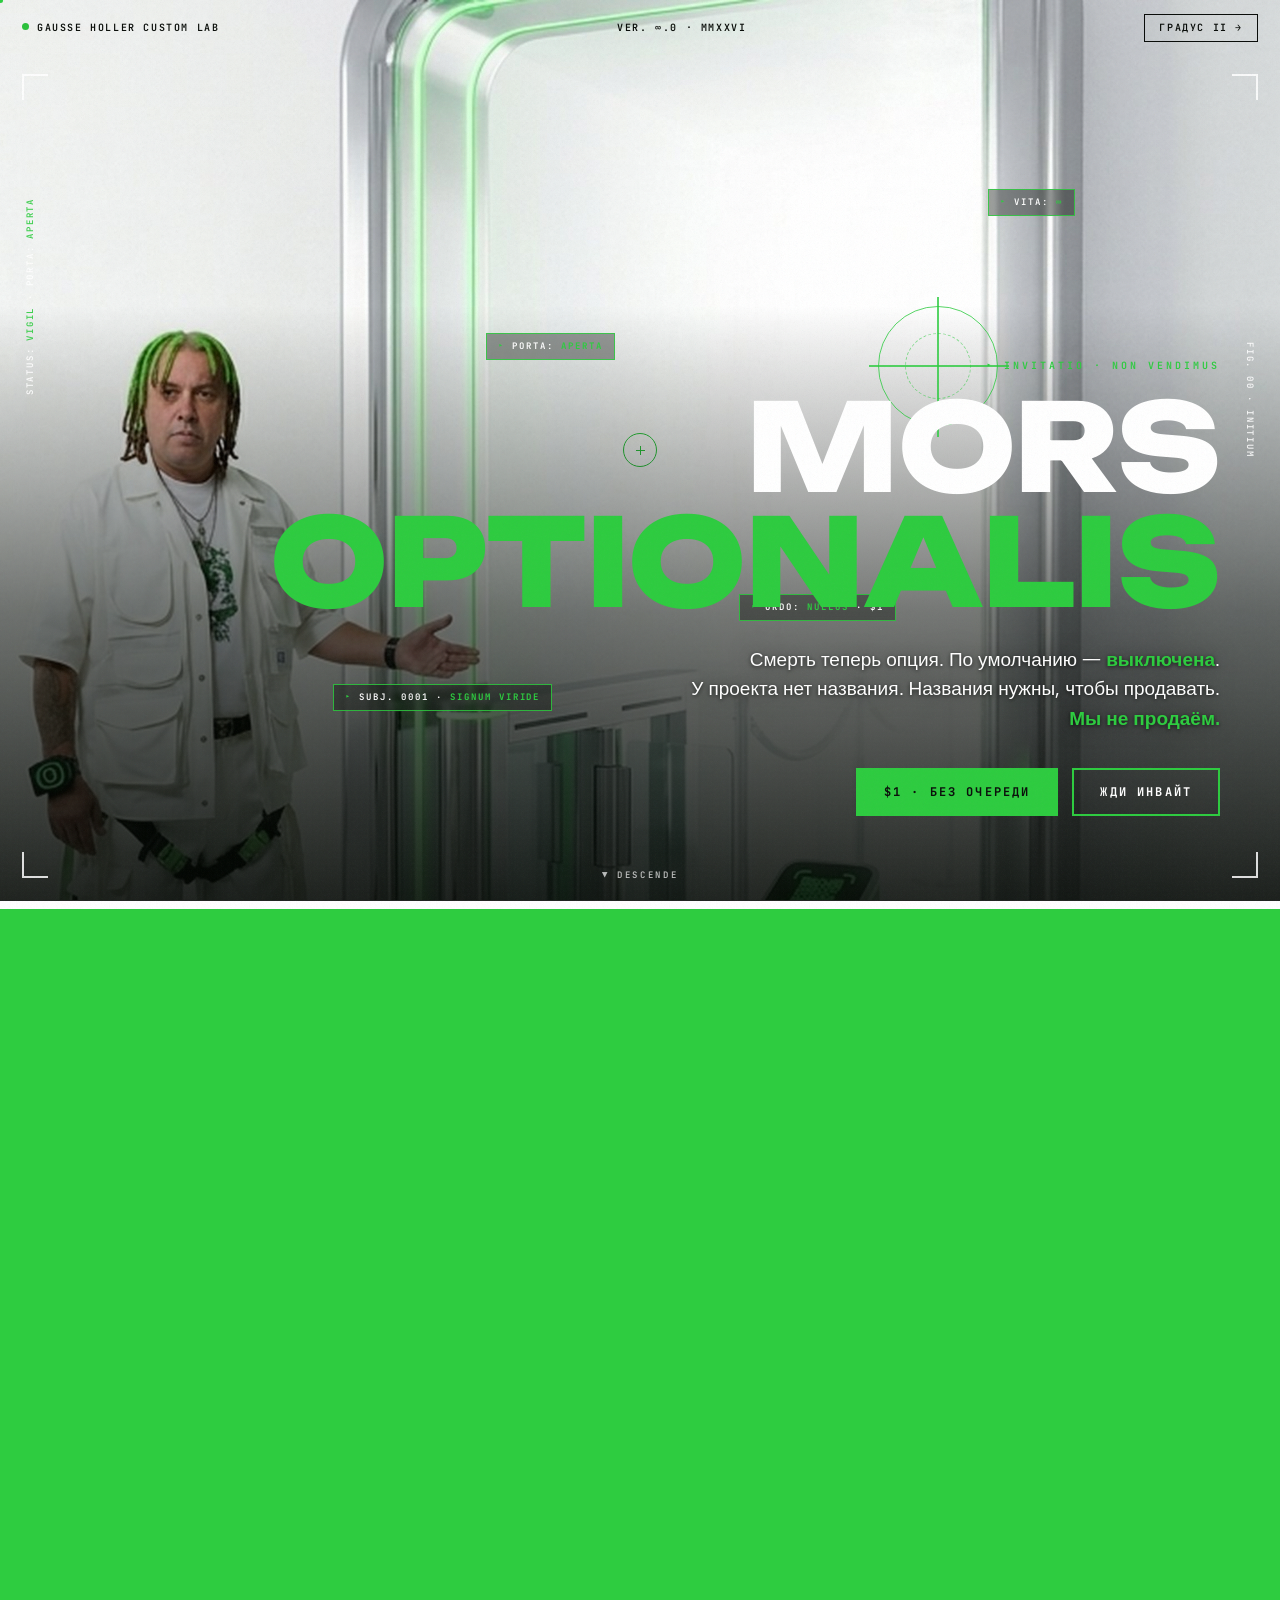
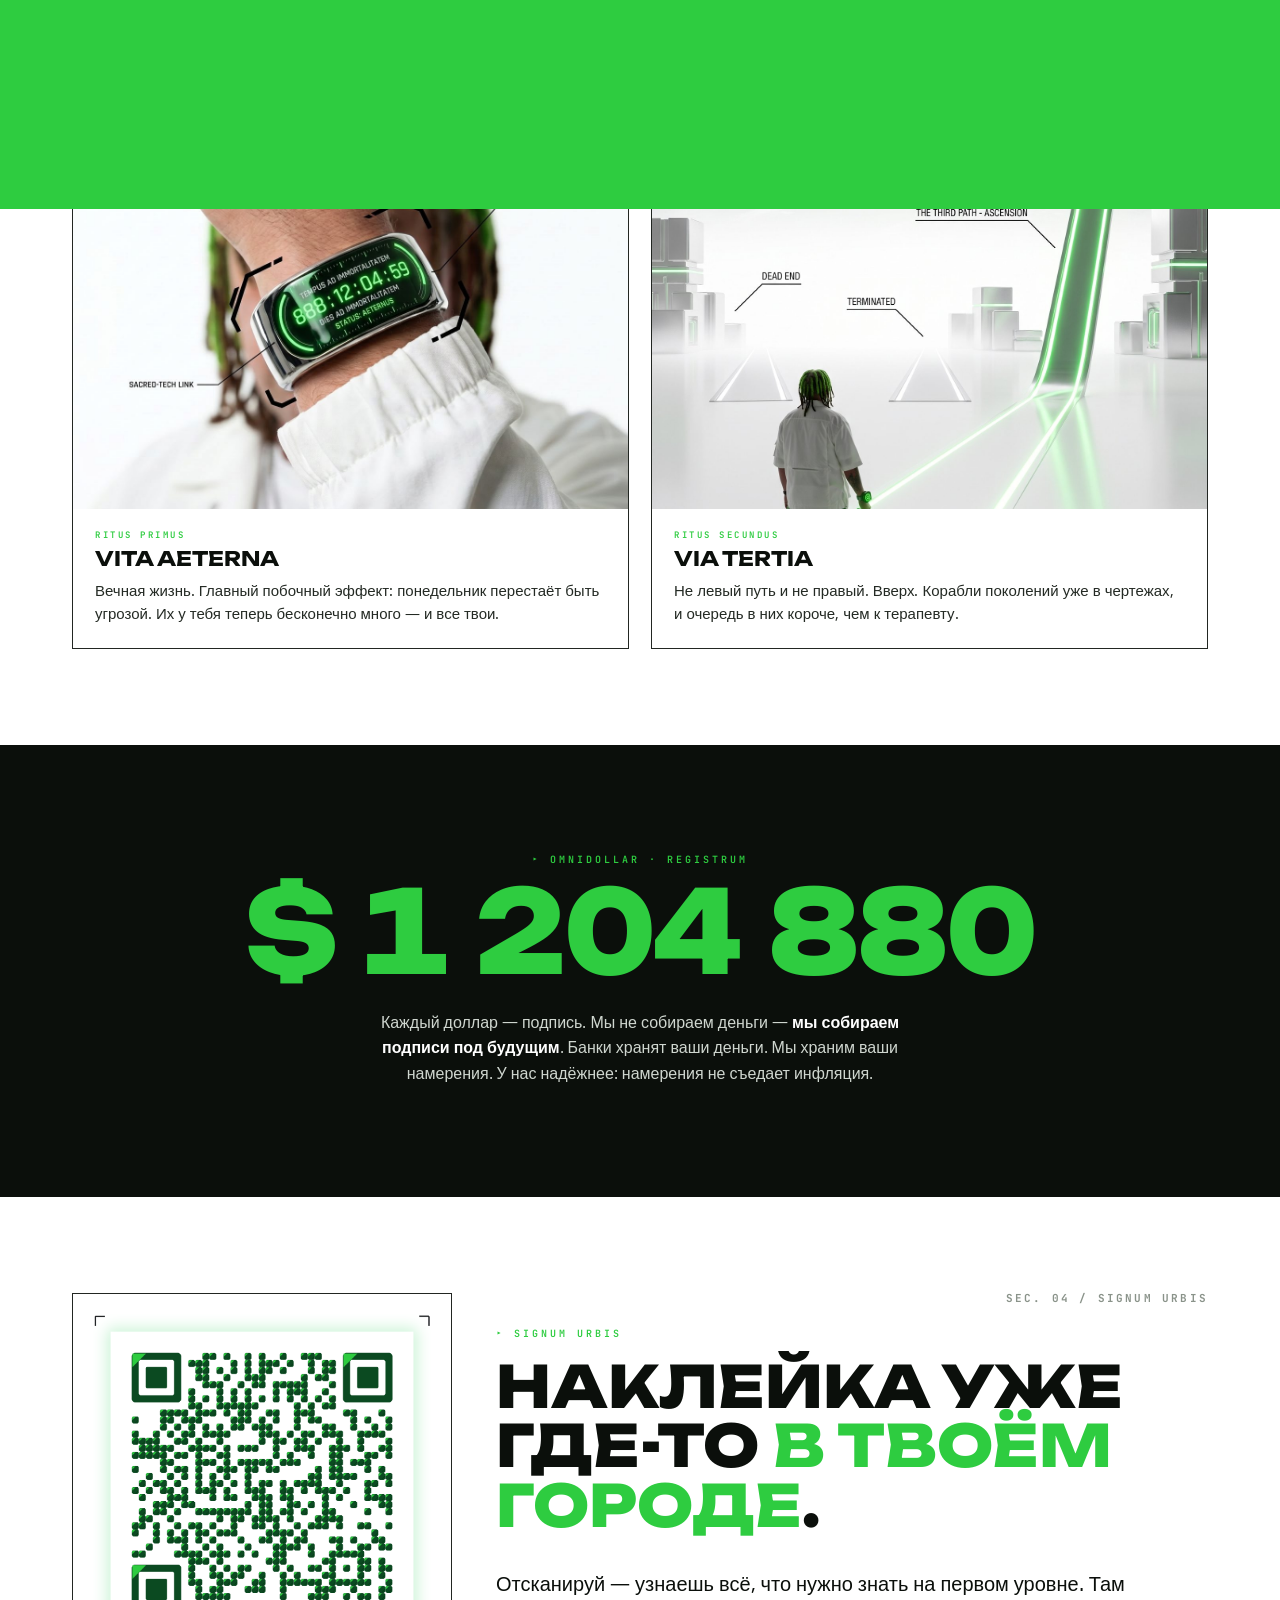
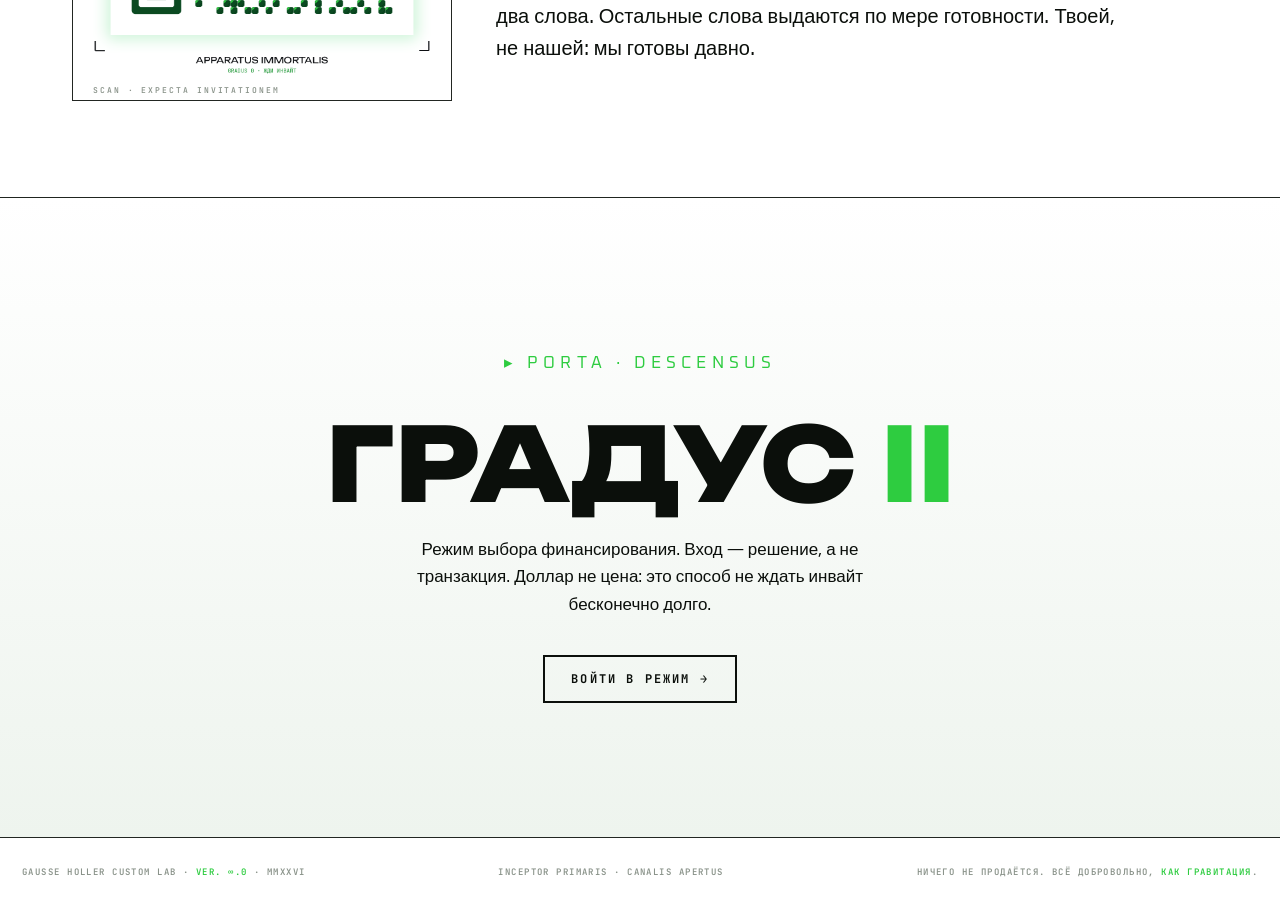
==== commit 77a979ea: "GRADUS II: треугольник распределения 30-30-30(+10); канон: инициация/RITUS вместо процедуры" ====
--- a/site/index.html
+++ b/site/index.html
@@ -6,7 +6,7 @@
 <title>MORS OPTIONALIS · GAUSSE HOLLER CUSTOM LAB</title>
 <meta name="description" content="Проект без названия. Смерть теперь опция — по умолчанию выключена. $1 · без очереди. Жди инвайт.">
 <meta property="og:title" content="MORS OPTIONALIS">
-<meta property="og:description" content="Мы не продаём. Мы совершаем процедуры. $1 · без очереди.">
+<meta property="og:description" content="Мы не продаём. Мы проводим инициации. $1 · без очереди.">
 <meta property="og:image" content="assets/hero_poster.jpg">
 <link rel="icon" href="data:image/svg+xml,%3Csvg xmlns='http://www.w3.org/2000/svg' viewBox='0 0 32 32'%3E%3Crect width='32' height='32' fill='white'/%3E%3Crect x='4' y='4' width='24' height='24' fill='none' stroke='%232ECC40' stroke-width='3'/%3E%3Ccircle cx='16' cy='16' r='5' fill='%232ECC40'/%3E%3C/svg%3E">
 <link rel="stylesheet" href="css/style.css">
@@ -56,8 +56,8 @@
 
 <div class="marquee" aria-hidden="true">
   <span class="track">
-    NON EMIMUS · NON VENDIMUS · <em>PROCEDIMUS</em> · VITA AETERNA · VIA TERTIA · <em>MORS OPTIONALIS</em> · EXPECTA INVITATIONEM · $1 · SINE ORDINE ·&nbsp;
-    NON EMIMUS · NON VENDIMUS · <em>PROCEDIMUS</em> · VITA AETERNA · VIA TERTIA · <em>MORS OPTIONALIS</em> · EXPECTA INVITATIONEM · $1 · SINE ORDINE ·&nbsp;
+    NON EMIMUS · NON VENDIMUS · <em>INITIAMUS</em> · VITA AETERNA · VIA TERTIA · <em>MORS OPTIONALIS</em> · EXPECTA INVITATIONEM · $1 · SINE ORDINE ·&nbsp;
+    NON EMIMUS · NON VENDIMUS · <em>INITIAMUS</em> · VITA AETERNA · VIA TERTIA · <em>MORS OPTIONALIS</em> · EXPECTA INVITATIONEM · $1 · SINE ORDINE ·&nbsp;
   </span>
 </div>
 
@@ -75,18 +75,18 @@
   <span class="sec-num">SEC. 02 / DUPLEX</span>
   <div class="duo">
     <article class="card rv" data-hover data-cur="Vita">
-      <span class="tag">PROC. 01</span>
+      <span class="tag">RITUS 01</span>
       <div class="ph"><img src="assets/bracculum.jpg" alt="VITA AETERNA — браслет отсчёта" loading="lazy"></div>
       <div class="cb">
-        <h3><small>PROCEDURA PRIMA</small>VITA AETERNA</h3>
+        <h3><small>RITUS PRIMUS</small>VITA AETERNA</h3>
         <p>Вечная жизнь. Главный побочный эффект: понедельник перестаёт быть угрозой. Их у тебя теперь бесконечно много — и все твои.</p>
       </div>
     </article>
     <article class="card rv" data-hover data-cur="Astra">
-      <span class="tag">PROC. 02</span>
+      <span class="tag">RITUS 02</span>
       <div class="ph"><img src="assets/via_tertia.jpg" alt="VIA TERTIA — корабль поколений" loading="lazy"></div>
       <div class="cb">
-        <h3><small>PROCEDURA SECUNDA</small>VIA TERTIA</h3>
+        <h3><small>RITUS SECUNDUS</small>VIA TERTIA</h3>
         <p>Не левый путь и не правый. Вверх. Корабли поколений уже в чертежах, и очередь в них короче, чем к терапевту.</p>
       </div>
     </article>
--- a/site/css/style.css
+++ b/site/css/style.css
@@ -362,6 +362,44 @@
   font:400 13.5px/1.6 'Oxanium',sans-serif;color:#93A493;max-width:720px;
 }
 .rings b{color:#fff;}
+/* allocation triangle */
+.alloc{display:grid;grid-template-columns:minmax(300px,480px) 1fr;gap:34px;align-items:start;}
+@media(max-width:960px){.alloc{grid-template-columns:1fr;}}
+.tri-wrap{border:1px solid #1E2C1E;background:#0A120A;padding:18px;}
+#triSvg{width:100%;height:auto;display:block;touch-action:none;}
+.tri-outer{fill:rgba(46,204,64,.04);stroke:var(--green);stroke-width:1.5;}
+.tri-grid{fill:none;stroke:#1E2C1E;stroke-width:1;stroke-dasharray:4 5;}
+.tri-ray{stroke:rgba(46,204,64,.4);stroke-width:1;stroke-dasharray:2 4;}
+.tri-lbl{fill:#93A493;font:600 11px 'JBMono',monospace;letter-spacing:.14em;}
+#triNode{fill:rgba(46,204,64,.22);stroke:var(--green);stroke-width:1.5;cursor:grab;}
+#triNodeCore{fill:var(--green);pointer-events:none;}
+.tri-wrap.grabbing #triNode{cursor:grabbing;}
+.presets{display:flex;gap:8px;flex-wrap:wrap;margin-top:14px;}
+.pre-chip{
+  font:600 9px/1 'JBMono',monospace;letter-spacing:.16em;text-transform:uppercase;
+  border:1px solid #2c3f2c;background:transparent;color:#ADBBAD;padding:9px 11px;
+  transition:border-color .2s,color .2s;
+}
+.pre-chip:hover{border-color:var(--green);color:#fff;}
+.alloc-side{display:flex;flex-direction:column;gap:18px;}
+.alloc-row{border:1px solid #1E2C1E;background:#0A120A;padding:16px 18px;transition:border-color .3s;}
+.alloc-row.hot{border-color:#395439;}
+.ar-head{display:flex;justify-content:space-between;align-items:baseline;margin-bottom:9px;}
+.ar-name{font:700 12px/1.2 'Unbounded',sans-serif;color:#fff;text-transform:uppercase;letter-spacing:.02em;}
+.ar-pct{font:800 20px/1 'Unbounded',sans-serif;color:var(--green);font-variant-numeric:tabular-nums;}
+.ar-bar{height:5px;background:#13200f;margin-bottom:10px;overflow:hidden;}
+.ar-bar i{display:block;height:100%;background:var(--green);box-shadow:0 0 10px rgba(46,204,64,.6);
+  transition:width .18s ease-out;}
+.alloc-row p{font:400 12.5px/1.55 'Oxanium',sans-serif;color:#ADBBAD;}
+.alloc-lock{
+  border:1px dashed #2c3f2c;padding:14px 16px;display:flex;gap:14px;align-items:flex-start;
+  font:400 12.5px/1.6 'Oxanium',sans-serif;color:#93A493;
+}
+.alloc-lock b{color:#fff;}
+.al-badge{
+  flex:none;border:1px solid var(--green);color:var(--green);
+  font:700 9px/1 'JBMono',monospace;letter-spacing:.18em;padding:7px 9px;white-space:nowrap;
+}
 /* summary hud */
 .hudpanel{
   position:sticky;bottom:18px;z-index:850;max-width:1136px;margin:40px auto 0;
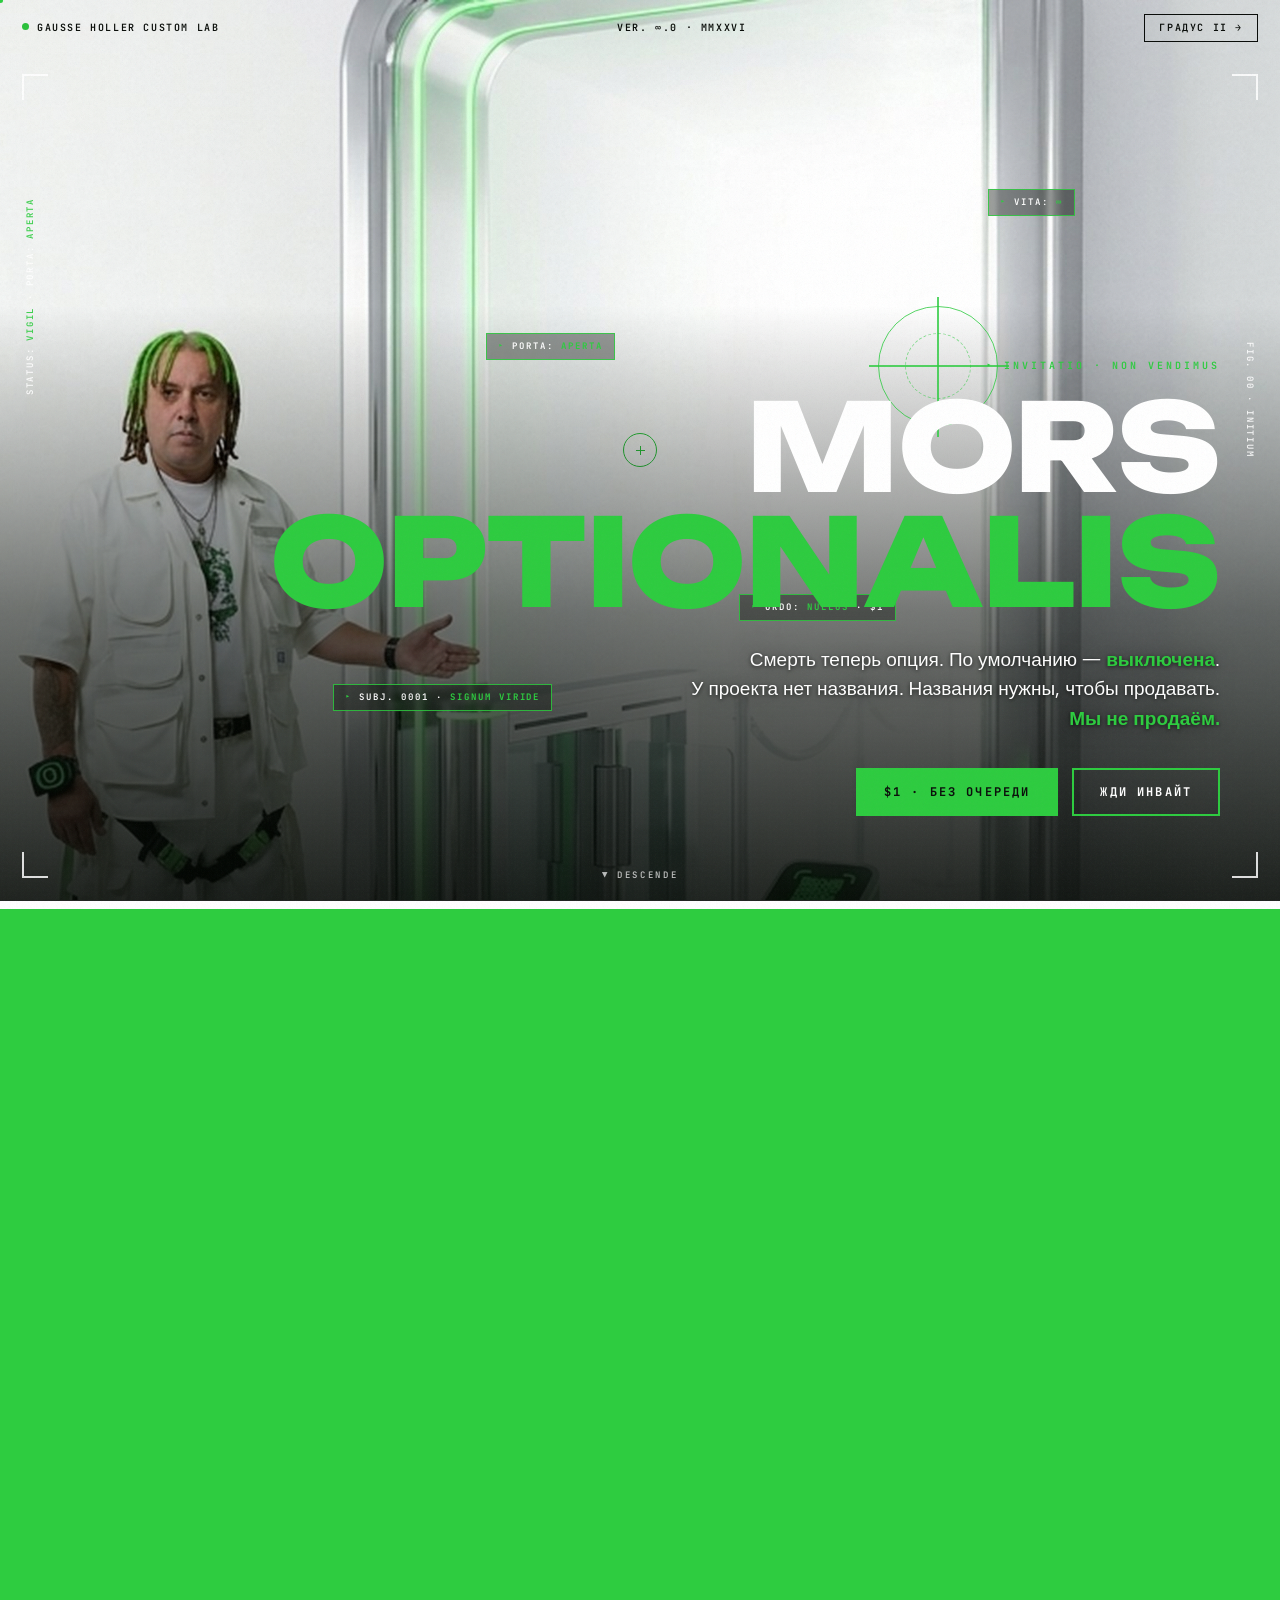
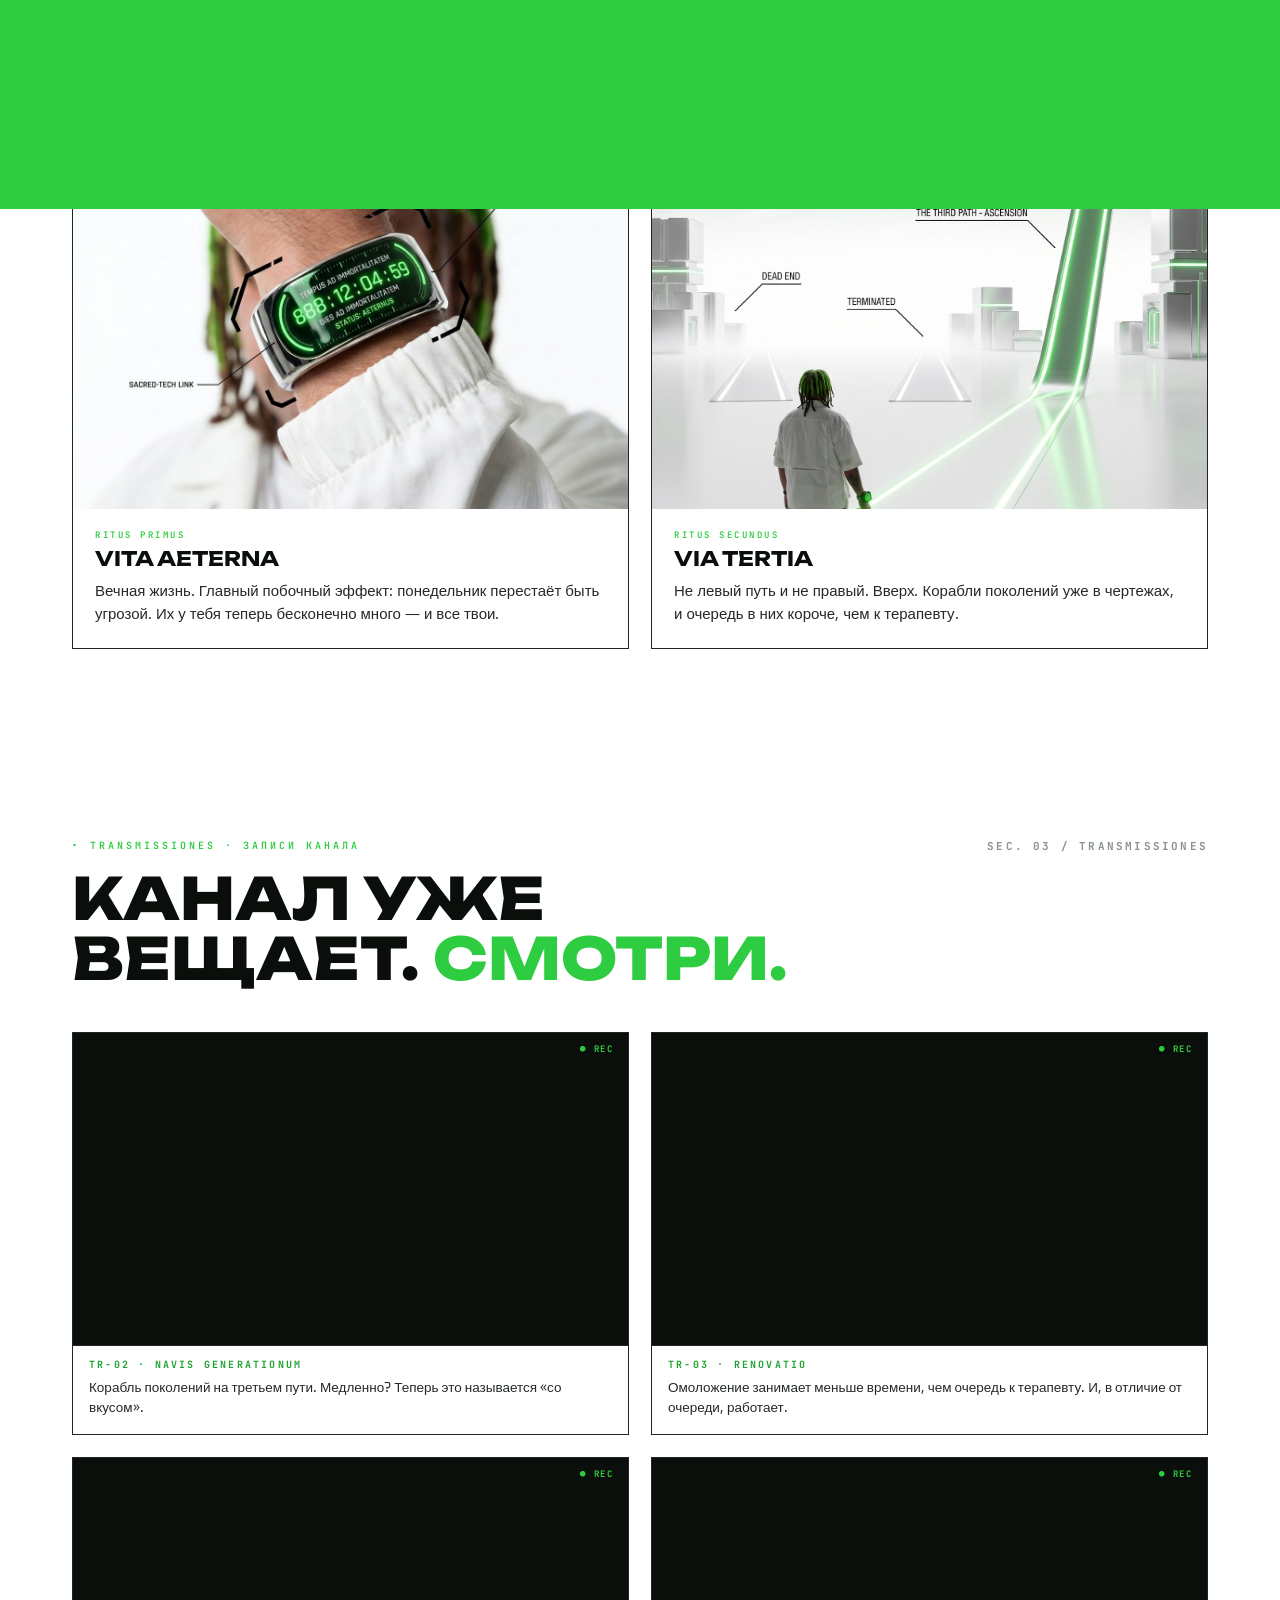
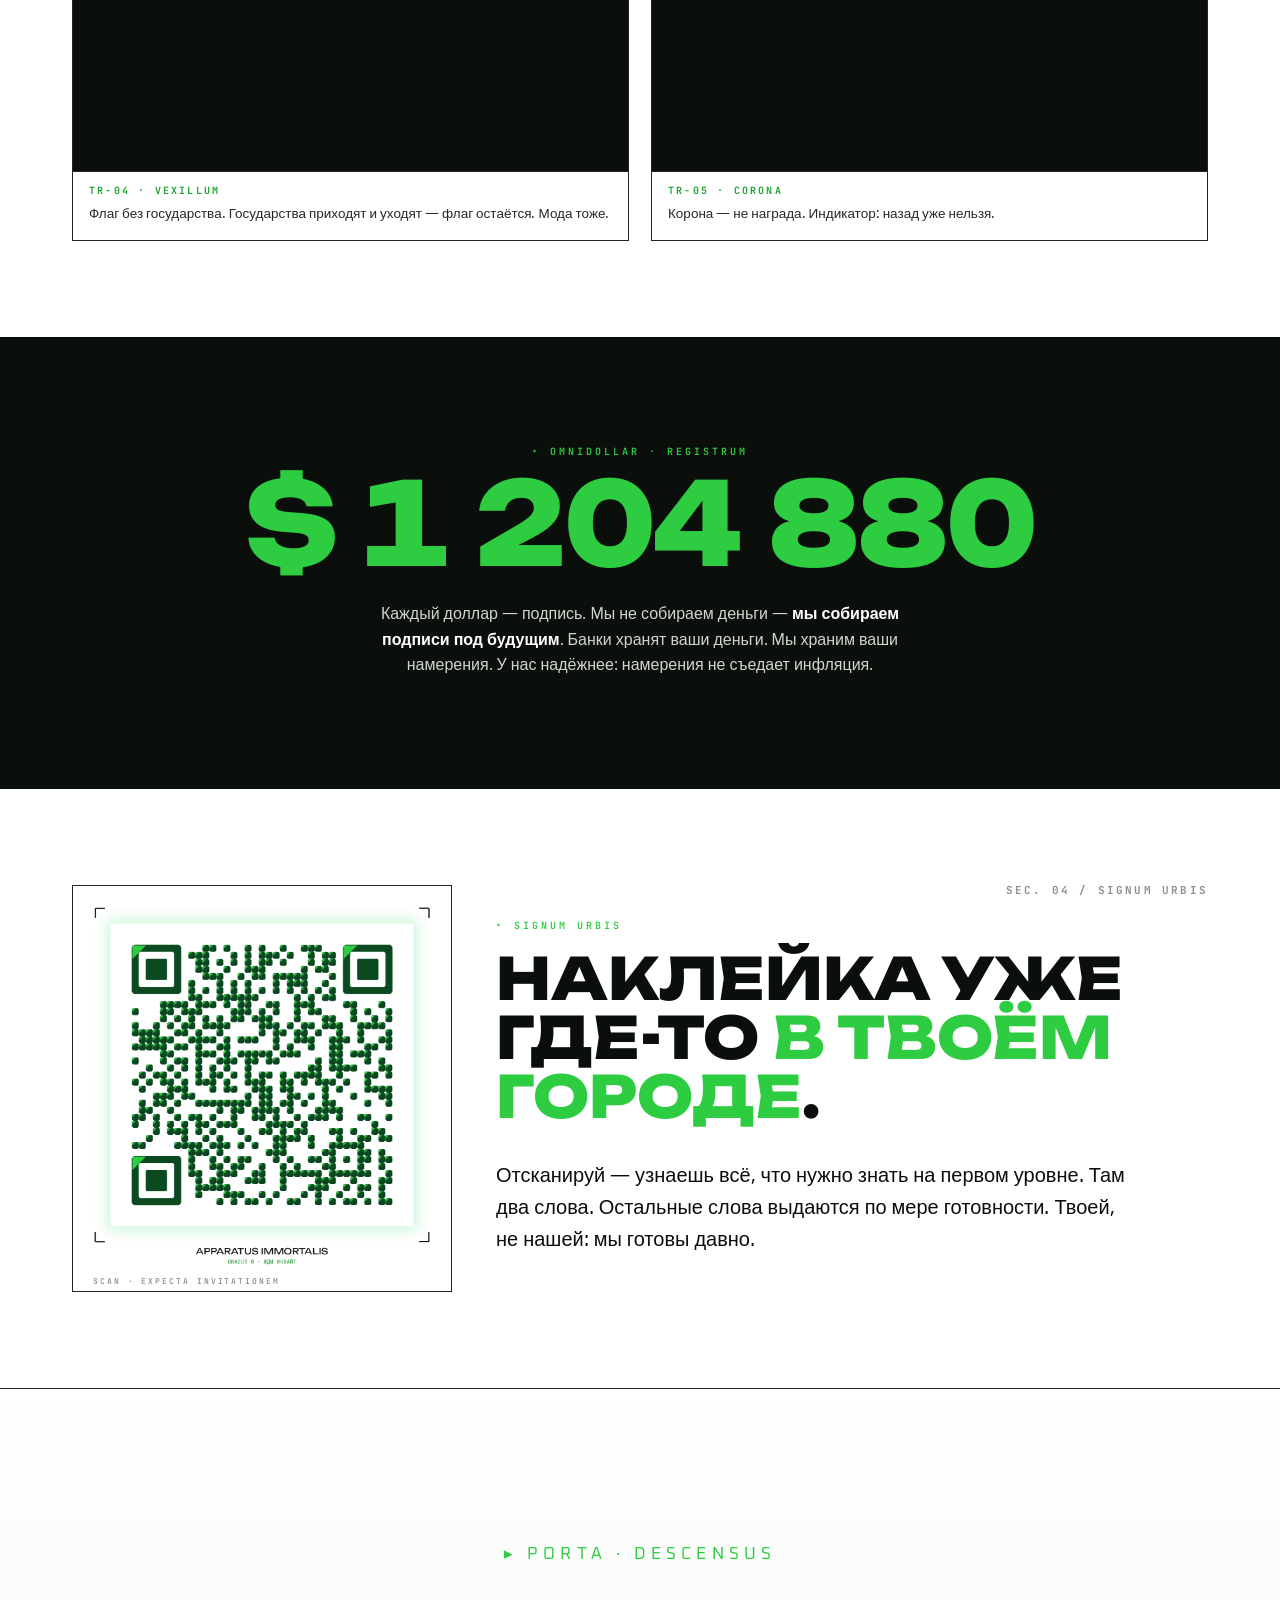
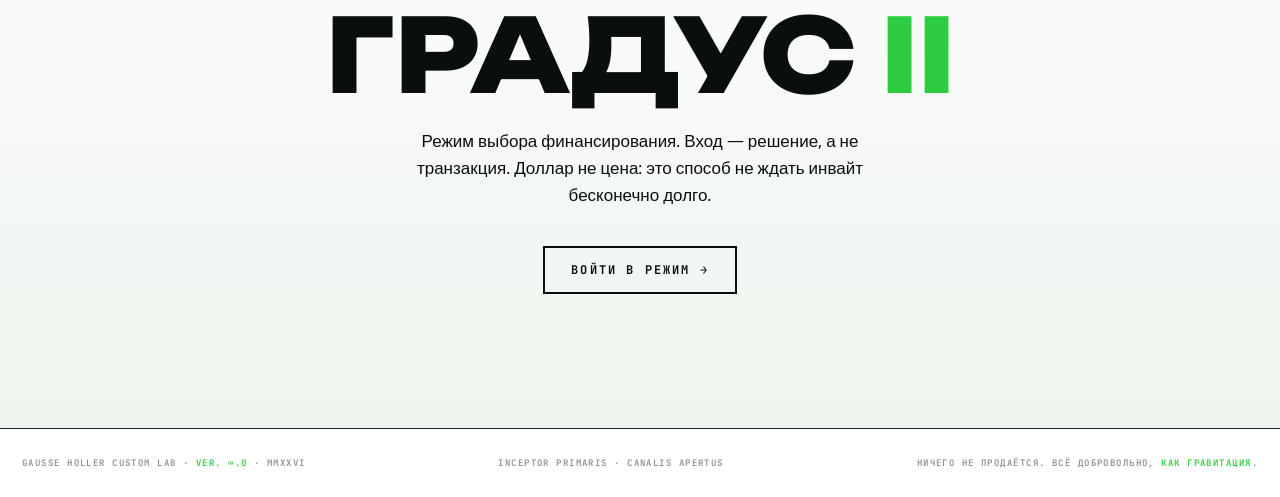
==== commit 80c642b1: "Главная: 5 Higgsfield-видео (hero ORBIS + секция TRANSMISSIONES); треугольник: VITA/AUGMENTATIO/VIA " ====
--- a/site/index.html
+++ b/site/index.html
@@ -26,6 +26,9 @@
 <!-- HERO -->
 <section class="hero" style="padding:0;max-width:none;">
   <img class="postr" src="assets/hero_poster.jpg" alt="">
+  <video class="herovid" autoplay muted loop playsinline poster="assets/hero_poster.jpg">
+    <source src="https://d8j0ntlcm91z4.cloudfront.net/user_2vVGC2DWe2MM7XDhdxjTNwWTi4E/hf_20260717_002504_8d219e22-a154-4f6f-896c-6786e84e0337.mp4" type="video/mp4">
+  </video>
   <div class="shade"></div>
   <div class="scanline" aria-hidden="true"></div>
   <div class="hud-layer" aria-hidden="true">
@@ -93,6 +96,31 @@
   </div>
 </section>
 
+<!-- TRANSMISSIONES -->
+<section>
+  <span class="sec-num">SEC. 03 / TRANSMISSIONES</span>
+  <p class="kicker rv">TRANSMISSIONES · ЗАПИСИ КАНАЛА</p>
+  <h2 class="sec rv">Канал уже вещает. <em>Смотри.</em></h2>
+  <div class="tv-grid">
+    <figure class="tv rv" data-hover data-cur="TR-02">
+      <video muted loop playsinline preload="metadata" src="https://d8j0ntlcm91z4.cloudfront.net/user_2vVGC2DWe2MM7XDhdxjTNwWTi4E/hf_20260717_001912_357ea5d6-9df1-4c60-8b7e-aef900d515a1.mp4"></video>
+      <figcaption><b>TR-02 · NAVIS GENERATIONUM</b>Корабль поколений на третьем пути. Медленно? Теперь это называется «со вкусом».</figcaption>
+    </figure>
+    <figure class="tv rv" data-hover data-cur="TR-03">
+      <video muted loop playsinline preload="metadata" src="https://d8j0ntlcm91z4.cloudfront.net/user_2vVGC2DWe2MM7XDhdxjTNwWTi4E/hf_20260717_002516_de3f94cc-db04-45c3-9c9b-c598d787b82d.mp4"></video>
+      <figcaption><b>TR-03 · RENOVATIO</b>Омоложение занимает меньше времени, чем очередь к терапевту. И, в отличие от очереди, работает.</figcaption>
+    </figure>
+    <figure class="tv rv" data-hover data-cur="TR-04">
+      <video muted loop playsinline preload="metadata" src="https://d8j0ntlcm91z4.cloudfront.net/user_2vVGC2DWe2MM7XDhdxjTNwWTi4E/hf_20260717_002529_90880b25-75fc-4853-b6b3-98050dbd1fb7.mp4"></video>
+      <figcaption><b>TR-04 · VEXILLUM</b>Флаг без государства. Государства приходят и уходят — флаг остаётся. Мода тоже.</figcaption>
+    </figure>
+    <figure class="tv rv" data-hover data-cur="TR-05">
+      <video muted loop playsinline preload="metadata" src="https://d8j0ntlcm91z4.cloudfront.net/user_2vVGC2DWe2MM7XDhdxjTNwWTi4E/hf_20260717_002540_0dbb1b44-56ab-429c-a20b-33049932fc1f.mp4"></video>
+      <figcaption><b>TR-05 · CORONA</b>Корона — не награда. Индикатор: назад уже нельзя.</figcaption>
+    </figure>
+  </div>
+</section>
+
 <!-- COUNTER -->
 <section class="counter-wrap">
   <div class="counter-in">
--- a/site/css/style.css
+++ b/site/css/style.css
@@ -257,6 +257,24 @@
   font:700 9px/1 'JBMono',monospace;letter-spacing:.2em;padding:7px 10px;text-transform:uppercase;z-index:2;
 }
 
+/* transmissions */
+.tv-grid{display:grid;grid-template-columns:1fr 1fr;gap:22px;margin-top:44px;}
+@media(max-width:820px){.tv-grid{grid-template-columns:1fr;}}
+.tv{border:var(--hud);margin:0;background:var(--paper);position:relative;overflow:hidden;}
+.tv::before{
+  content:'● REC';position:absolute;top:12px;right:14px;z-index:2;
+  font:700 9px/1 'JBMono',monospace;letter-spacing:.2em;color:var(--green);
+  animation:blink 1.6s steps(2) infinite;
+}
+.tv video{width:100%;aspect-ratio:16/9;object-fit:cover;display:block;background:#0B0F0B;}
+.tv figcaption{
+  padding:14px 16px 16px;font:400 13.5px/1.5 'Oxanium',sans-serif;color:#242a24;
+  border-top:var(--hud);
+}
+.tv figcaption b{
+  display:block;font:700 10px/1 'JBMono',monospace;letter-spacing:.22em;color:var(--green-dim);
+  margin-bottom:8px;text-transform:uppercase;
+}
 /* counter */
 .counter-wrap{background:var(--ink);color:#fff;max-width:none;padding:110px 22px;}
 .counter-in{max-width:1180px;margin:0 auto;text-align:center;}
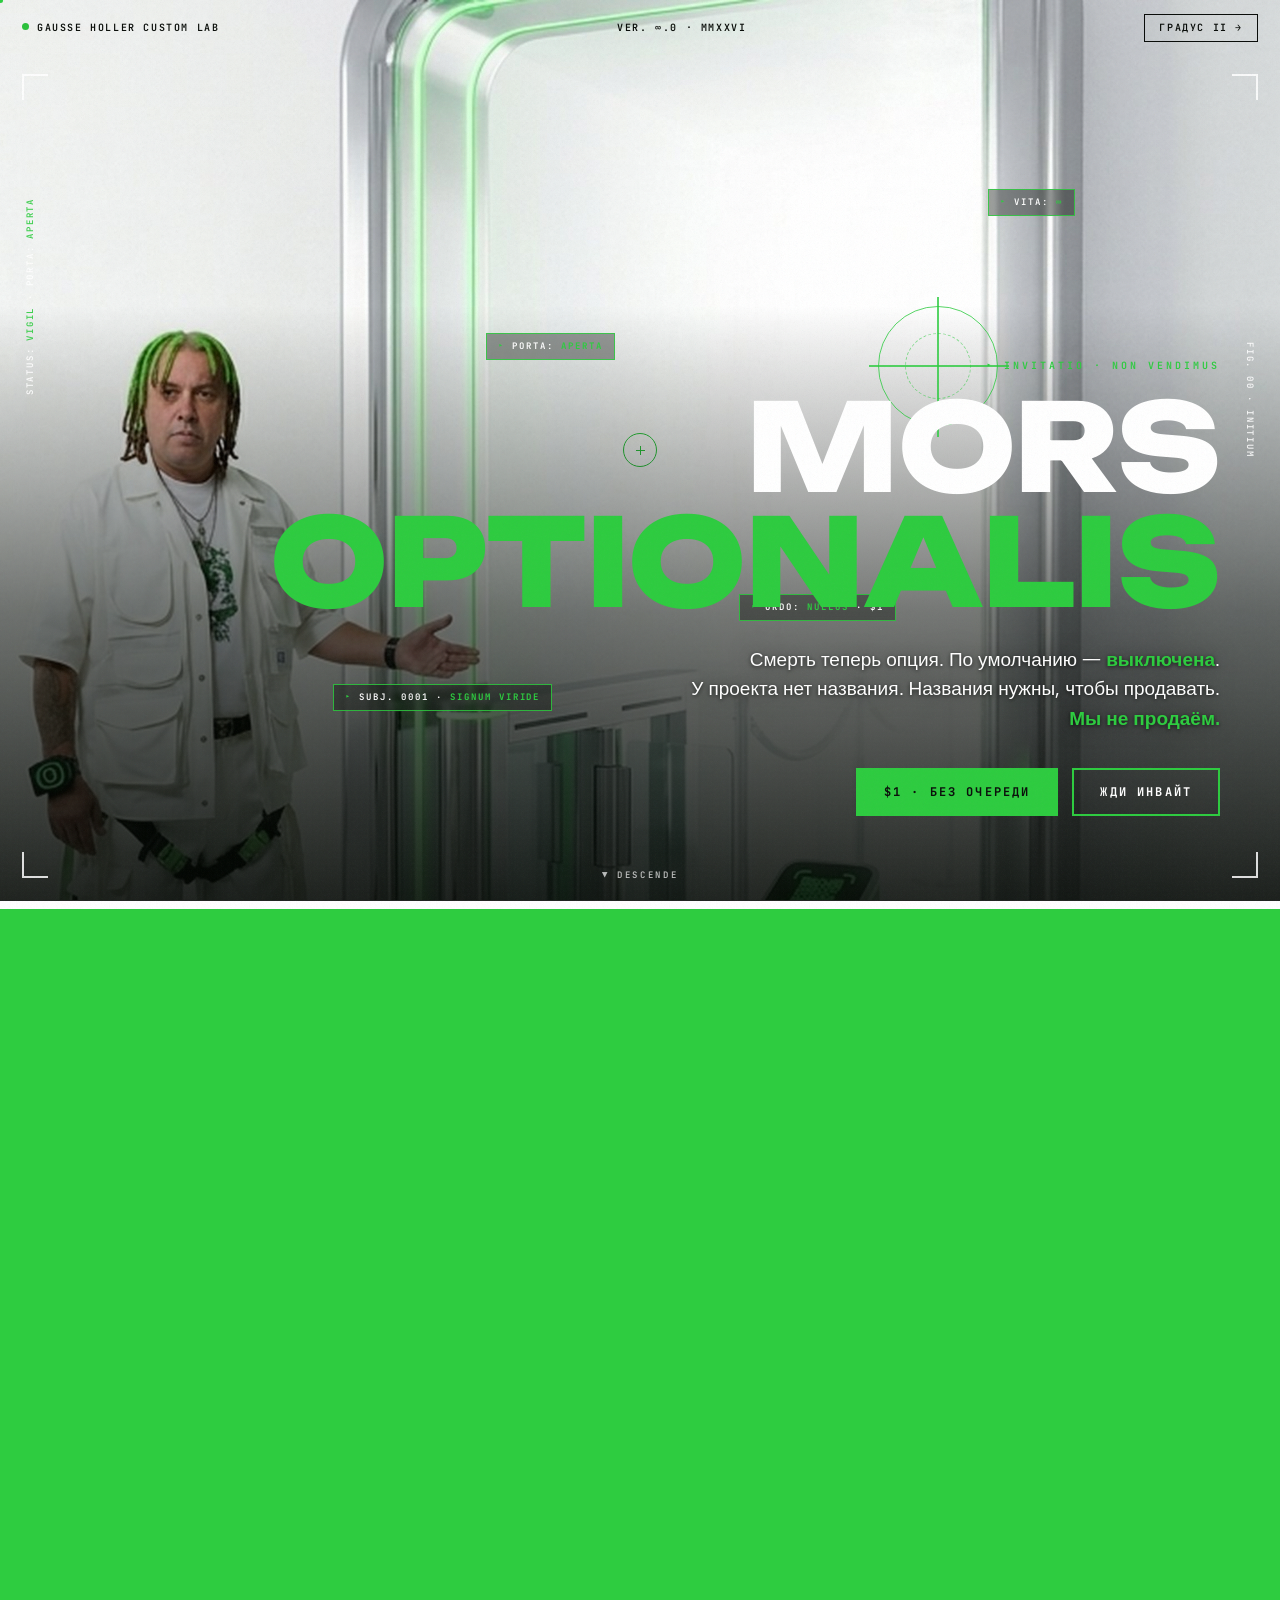
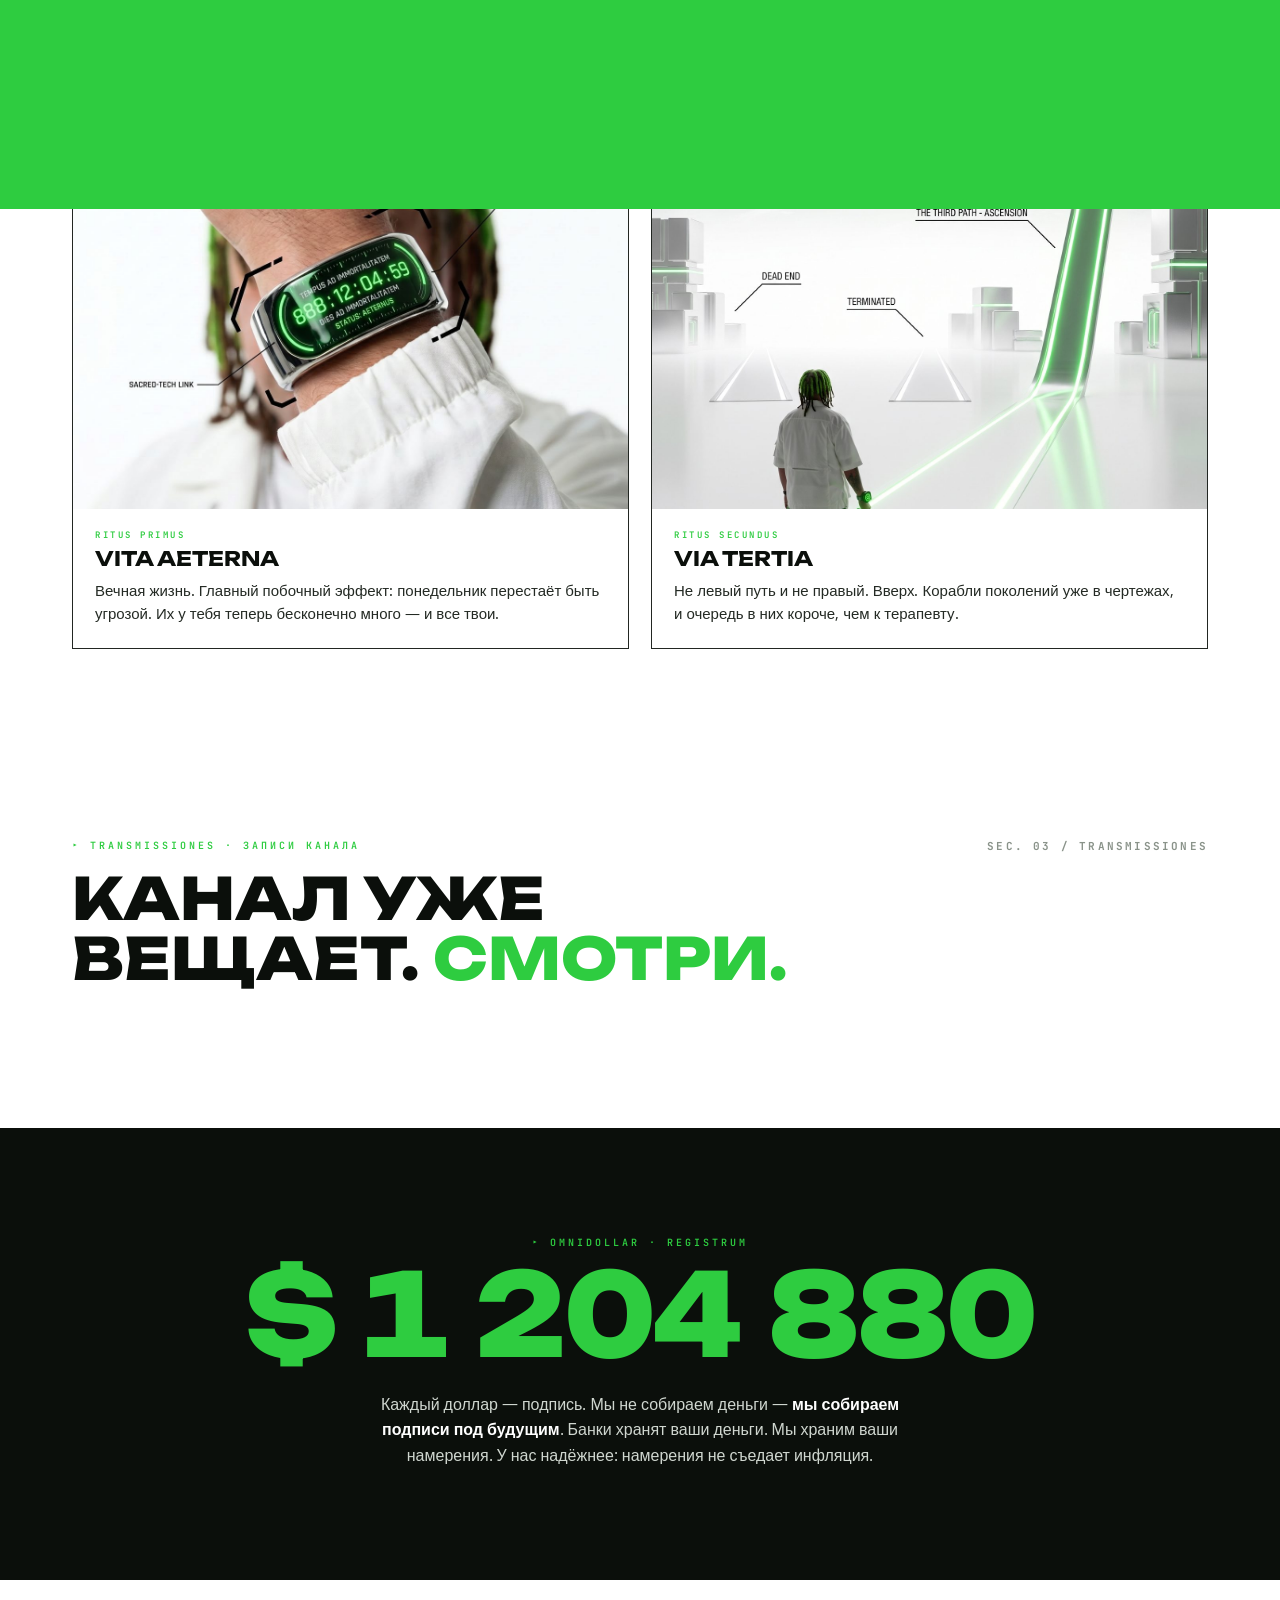
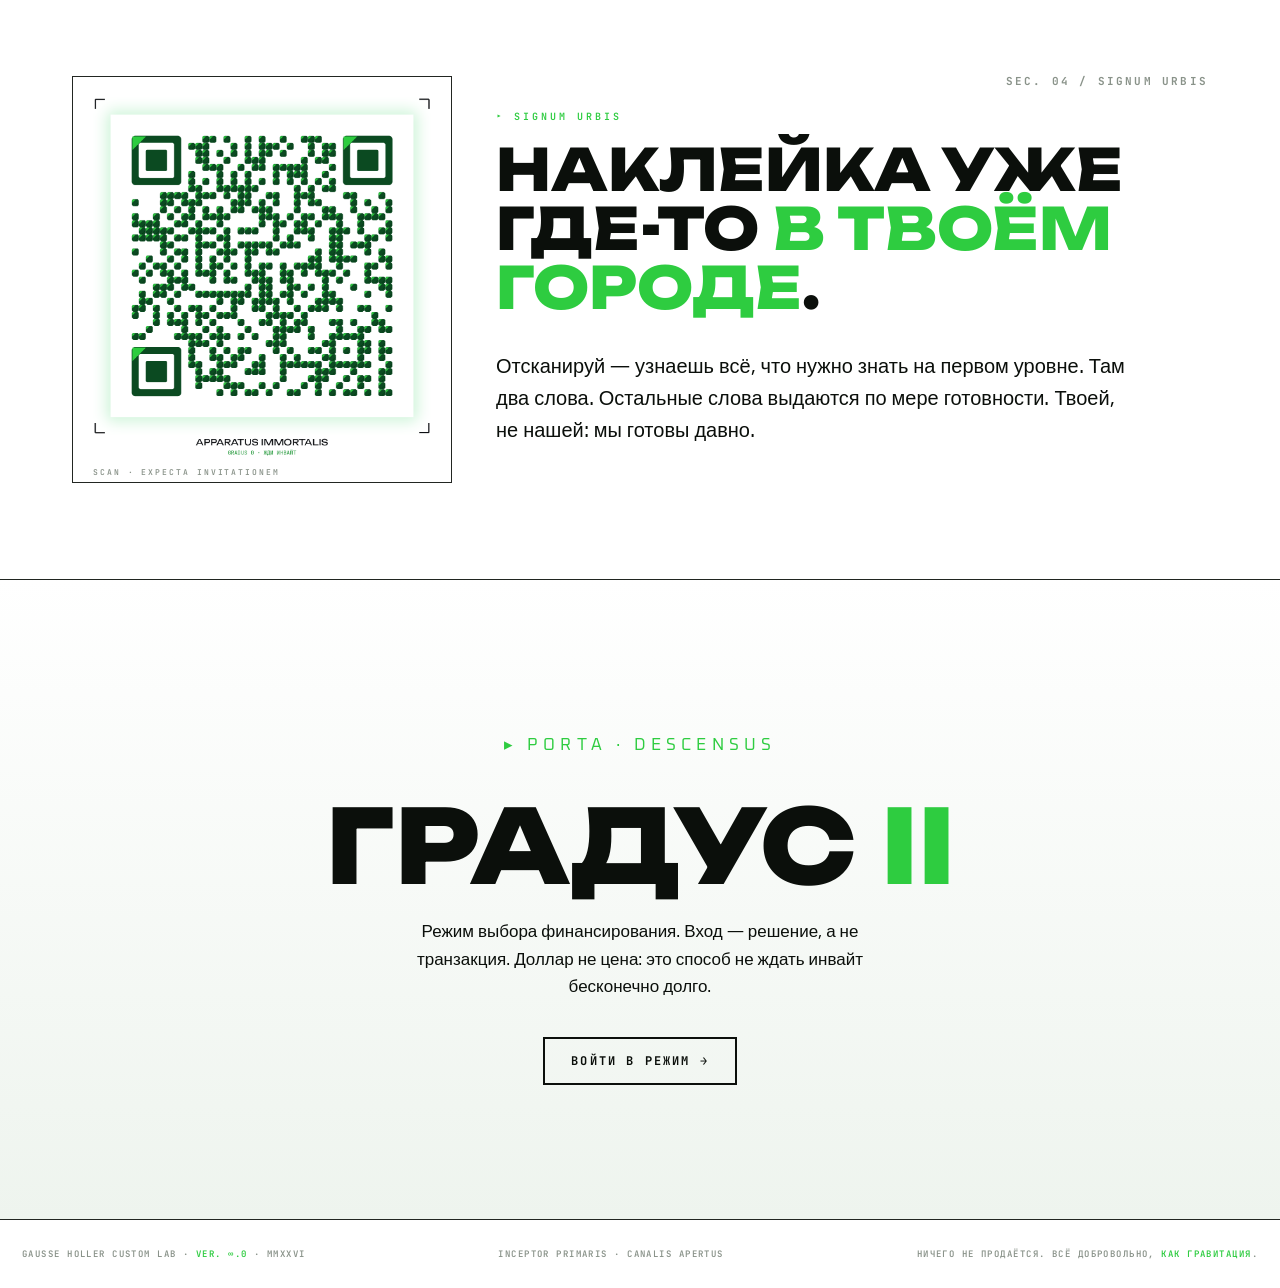
==== commit 76ee6881: "Видео v2: все 10с 2K 60fps; RENOVATIO 60→30 (start/end кадры), SACRAMENTUM присяга, POLLEX SUPRA; ко" ====
--- a/site/index.html
+++ b/site/index.html
@@ -27,7 +27,7 @@
 <section class="hero" style="padding:0;max-width:none;">
   <img class="postr" src="assets/hero_poster.jpg" alt="">
   <video class="herovid" autoplay muted loop playsinline poster="assets/hero_poster.jpg">
-    <source src="https://d8j0ntlcm91z4.cloudfront.net/user_2vVGC2DWe2MM7XDhdxjTNwWTi4E/hf_20260717_002504_8d219e22-a154-4f6f-896c-6786e84e0337.mp4" type="video/mp4">
+    <source src="https://d8j0ntlcm91z4.cloudfront.net/user_2vVGC2DWe2MM7XDhdxjTNwWTi4E/hf_20260717_004150_d5409050-db14-4b0d-852f-9ce84afc6c57.mp4" type="video/mp4">
   </video>
   <div class="shade"></div>
   <div class="scanline" aria-hidden="true"></div>
@@ -103,20 +103,20 @@
   <h2 class="sec rv">Канал уже вещает. <em>Смотри.</em></h2>
   <div class="tv-grid">
     <figure class="tv rv" data-hover data-cur="TR-02">
-      <video muted loop playsinline preload="metadata" src="https://d8j0ntlcm91z4.cloudfront.net/user_2vVGC2DWe2MM7XDhdxjTNwWTi4E/hf_20260717_001912_357ea5d6-9df1-4c60-8b7e-aef900d515a1.mp4"></video>
+      <video muted loop playsinline preload="metadata" src="https://d8j0ntlcm91z4.cloudfront.net/user_2vVGC2DWe2MM7XDhdxjTNwWTi4E/hf_20260717_004151_8e79d53d-e41a-4d3b-96bb-f9a605b15ba8.mp4"></video>
       <figcaption><b>TR-02 · NAVIS GENERATIONUM</b>Корабль поколений на третьем пути. Медленно? Теперь это называется «со вкусом».</figcaption>
     </figure>
     <figure class="tv rv" data-hover data-cur="TR-03">
-      <video muted loop playsinline preload="metadata" src="https://d8j0ntlcm91z4.cloudfront.net/user_2vVGC2DWe2MM7XDhdxjTNwWTi4E/hf_20260717_002516_de3f94cc-db04-45c3-9c9b-c598d787b82d.mp4"></video>
-      <figcaption><b>TR-03 · RENOVATIO</b>Омоложение занимает меньше времени, чем очередь к терапевту. И, в отличие от очереди, работает.</figcaption>
+      <video muted loop playsinline preload="metadata" src="https://d8j0ntlcm91z4.cloudfront.net/user_2vVGC2DWe2MM7XDhdxjTNwWTi4E/hf_20260717_005627_b8afe764-64a5-4cf5-b32d-3c0df0fd1f58.mp4"></video>
+      <figcaption><b>TR-03 · RENOVATIO</b>Вошла в шестьдесят — вышла в тридцать. Очередь к терапевту столько не отматывает.</figcaption>
     </figure>
-    <figure class="tv rv" data-hover data-cur="TR-04">
-      <video muted loop playsinline preload="metadata" src="https://d8j0ntlcm91z4.cloudfront.net/user_2vVGC2DWe2MM7XDhdxjTNwWTi4E/hf_20260717_002529_90880b25-75fc-4853-b6b3-98050dbd1fb7.mp4"></video>
-      <figcaption><b>TR-04 · VEXILLUM</b>Флаг без государства. Государства приходят и уходят — флаг остаётся. Мода тоже.</figcaption>
+    <figure class="tv rv" data-hover data-cur="Iura">
+      <video muted loop playsinline preload="metadata" src="https://d8j0ntlcm91z4.cloudfront.net/user_2vVGC2DWe2MM7XDhdxjTNwWTi4E/hf_20260717_004640_deb1ed0c-9a2e-41b7-aea8-8dea537ab84c.mp4"></video>
+      <figcaption><b>TR-04 · SACRAMENTUM</b>Присяга Вечного. Читается один раз. Действует — как всё у нас — всегда.</figcaption>
     </figure>
     <figure class="tv rv" data-hover data-cur="TR-05">
-      <video muted loop playsinline preload="metadata" src="https://d8j0ntlcm91z4.cloudfront.net/user_2vVGC2DWe2MM7XDhdxjTNwWTi4E/hf_20260717_002540_0dbb1b44-56ab-429c-a20b-33049932fc1f.mp4"></video>
-      <figcaption><b>TR-05 · CORONA</b>Корона — не награда. Индикатор: назад уже нельзя.</figcaption>
+      <video muted loop playsinline preload="metadata" src="https://d8j0ntlcm91z4.cloudfront.net/user_2vVGC2DWe2MM7XDhdxjTNwWTi4E/hf_20260717_004641_f3eada32-fc0f-46a7-91b9-3001f2d6a5eb.mp4"></video>
+      <figcaption><b>TR-05 · POLLEX SUPRA</b>Палец вверх — древнейшая кнопка запуска. Свет включается, свои уже бегут.</figcaption>
     </figure>
   </div>
 </section>
